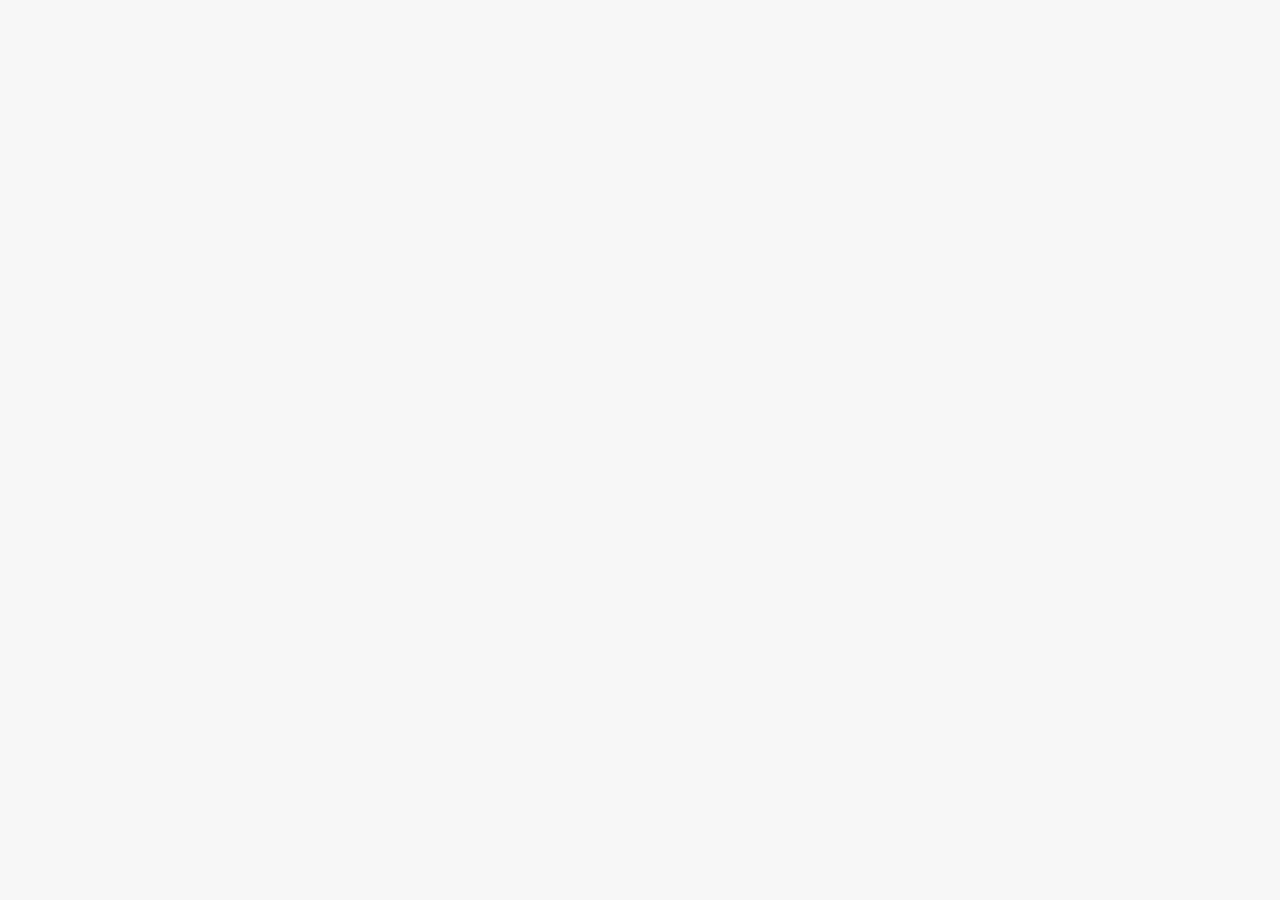
==== index.html @ 6d9366ef "Add files via upload" ====
<!DOCTYPE html>
<html lang="en">
<head>
<meta charset="UTF-8" />
<meta name="viewport" content="width=device-width, initial-scale=1.0" />
<title>Elevate Post Builder</title>
<link rel="preconnect" href="https://fonts.googleapis.com" />
<link rel="preconnect" href="https://fonts.gstatic.com" crossorigin />
<link href="https://fonts.googleapis.com/css2?family=Montserrat:wght@400;500;600;700;800&family=Poppins:wght@300;400;500;600;700&display=swap" rel="stylesheet" />
<link rel="stylesheet" href="ds/colors_and_type.css" />
<style>
*{box-sizing:border-box;margin:0;padding:0}
html{scroll-behavior:smooth}
body{background:var(--erg-paper);font-family:var(--font-body);color:var(--erg-ink);-webkit-font-smoothing:antialiased}
a{color:var(--erg-blue)}a:hover{color:var(--erg-aqua-deep)}
img{max-width:100%;display:block}
button{font:inherit;color:inherit;background:none;border:none;cursor:pointer}
.app{min-height:100vh;display:flex;flex-direction:column}

/* ---------- shared bits ---------- */
.eyebrow{font-family:var(--font-display);font-weight:600;font-size:11px;letter-spacing:var(--tracking-brand);text-transform:uppercase;color:var(--erg-aqua-deep);display:block}
.btn{font-family:var(--font-display);font-weight:700;font-size:13px;letter-spacing:.04em;text-transform:uppercase;padding:13px 22px;border-radius:var(--r-md);transition:all var(--dur) var(--ease);display:inline-flex;align-items:center;justify-content:center;gap:8px;text-align:center}
.btn--aqua{background:var(--erg-aqua);color:var(--erg-blue)}
.btn--aqua:hover{background:var(--erg-aqua-soft);box-shadow:0 8px 24px rgba(0,251,240,.3)}
.btn--aqua:active{transform:scale(.98)}
.btn--ghost{background:transparent;color:var(--erg-blue);border:1.5px solid var(--erg-line-strong)}
.btn--ghost:hover{border-color:var(--erg-blue);background:var(--erg-white)}
.btn--sm{padding:9px 15px;font-size:11.5px}
.sec-title{font-family:var(--font-display);font-weight:800;text-transform:uppercase;font-size:clamp(22px,3vw,32px);letter-spacing:.005em;color:var(--erg-blue);margin-bottom:28px}
.hint{font-size:12px;line-height:1.5;color:var(--erg-muted);margin-top:8px}

/* ---------- nav ---------- */
.nav{position:sticky;top:0;z-index:50;display:flex;align-items:center;justify-content:space-between;gap:16px;padding:14px clamp(16px,4vw,40px);background:var(--erg-blue);border-bottom:2px solid var(--erg-aqua)}
.nav__brand{display:flex;align-items:center;gap:14px;min-width:0}
.nav__brand img{height:19px;width:auto;opacity:.96}
.nav__tool{font-family:var(--font-display);font-weight:600;font-size:11px;letter-spacing:var(--tracking-brand);text-transform:uppercase;color:var(--erg-aqua);padding-left:14px;border-left:1px solid rgba(255,255,255,.2);white-space:nowrap}
.nav__links{display:flex;align-items:center;gap:6px}
.nav__links>button{font-family:var(--font-display);font-weight:600;font-size:12px;letter-spacing:.06em;text-transform:uppercase;color:rgba(255,255,255,.7);padding:9px 13px;border-radius:var(--r-md);transition:color var(--dur) var(--ease),background var(--dur) var(--ease)}
.nav__links>button:hover{color:#fff;background:rgba(255,255,255,.08)}
.nav__links>button.is-on{color:var(--erg-aqua)}
.nav__me{padding:0!important;width:34px;height:34px;border-radius:var(--r-pill);overflow:hidden;margin-left:8px;box-shadow:0 0 0 2px var(--erg-aqua)}
.nav__me img{width:100%;height:100%;object-fit:cover}

/* ---------- landing ---------- */
.landing{flex:1}
.hero{background:var(--erg-blue);background-image:radial-gradient(90% 120% at 12% -10%,var(--erg-blue-700) 0%,var(--erg-blue) 55%);color:#fff;padding:clamp(56px,9vw,104px) clamp(20px,6vw,72px) clamp(64px,10vw,112px)}
.hero .eyebrow{color:var(--erg-aqua)}
.hero h1{font-family:var(--font-display);font-weight:800;text-transform:uppercase;font-size:clamp(34px,6.4vw,74px);line-height:1.02;letter-spacing:.005em;color:#fff;margin:18px 0 0;max-width:15ch}
.hero h1 em{font-style:normal;color:var(--erg-aqua)}
.hero .lead{max-width:62ch;margin-top:22px;font-size:clamp(15px,1.5vw,18px);line-height:1.65;color:rgba(255,255,255,.76)}
.hero__cta{display:flex;flex-wrap:wrap;gap:12px;margin-top:34px}
.hero .btn--ghost{color:#fff;border-color:rgba(255,255,255,.3)}
.hero .btn--ghost:hover{border-color:var(--erg-aqua);background:rgba(255,255,255,.06);color:#fff}

.steps{display:grid;grid-template-columns:repeat(auto-fit,minmax(min(260px,100%),1fr));gap:1px;background:var(--erg-line);border-bottom:1px solid var(--erg-line)}
.step{background:var(--erg-white);padding:clamp(26px,3.6vw,42px)}
.step__n{font-family:var(--font-display);font-weight:800;font-size:12px;letter-spacing:.14em;color:var(--erg-aqua-deep)}
.step h3{font-family:var(--font-display);font-weight:700;text-transform:uppercase;font-size:15px;letter-spacing:.02em;color:var(--erg-blue);margin:14px 0 8px}
.step p{font-size:14px;line-height:1.6;color:var(--erg-slate);margin:0}

.cats{padding:clamp(44px,7vw,88px) clamp(20px,6vw,72px)}
.cats__grid{display:grid;grid-template-columns:repeat(auto-fit,minmax(min(280px,100%),1fr));gap:20px}
.catcard{text-align:left;background:var(--erg-white);border:1px solid var(--erg-line);border-radius:var(--r-lg);padding:28px;box-shadow:var(--shadow-xs);transition:transform var(--dur) var(--ease),box-shadow var(--dur) var(--ease),border-color var(--dur) var(--ease);display:flex;flex-direction:column;gap:8px}
.catcard:hover{transform:translateY(-4px);box-shadow:var(--shadow-md);border-color:var(--erg-aqua)}
.catcard__n{font-family:var(--font-display);font-weight:600;font-size:10.5px;letter-spacing:.14em;text-transform:uppercase;color:var(--erg-aqua-deep)}
.catcard h3{font-family:var(--font-display);font-weight:800;text-transform:uppercase;font-size:19px;letter-spacing:.005em;color:var(--erg-blue)}
.catcard p{font-size:14px;line-height:1.6;color:var(--erg-slate);margin:0;flex:1}
.catcard__go{display:inline-flex;align-items:center;gap:6px;font-family:var(--font-display);font-weight:700;font-size:11.5px;letter-spacing:.08em;text-transform:uppercase;color:var(--erg-blue);margin-top:10px}

.foot{background:var(--erg-blue);color:rgba(255,255,255,.62);padding:32px clamp(20px,6vw,72px);display:flex;flex-wrap:wrap;align-items:center;justify-content:space-between;gap:16px;font-size:12.5px}
.foot__erg{height:17px;width:auto}
.foot span{display:inline-flex;align-items:center;gap:8px;font-family:var(--font-display);font-weight:600;font-size:10.5px;letter-spacing:.14em;text-transform:uppercase}
.foot__real{height:11px;width:auto;display:inline-block}

/* ---------- page shell ---------- */
.page{flex:1;padding:clamp(28px,5vw,56px) clamp(20px,6vw,72px) 80px;max-width:1280px;width:100%;margin:0 auto}
.page--narrow{max-width:820px}
.page__head{display:flex;flex-wrap:wrap;align-items:flex-end;justify-content:space-between;gap:20px;margin-bottom:32px}
.page__title{font-family:var(--font-display);font-weight:800;text-transform:uppercase;font-size:clamp(26px,4vw,40px);letter-spacing:.005em;color:var(--erg-blue);margin-top:10px}
.page__sub{color:var(--erg-slate);font-size:15px;line-height:1.6;margin:12px 0 28px;max-width:60ch}
.chips{display:flex;flex-wrap:wrap;gap:8px}
.chip{font-family:var(--font-display);font-weight:600;font-size:11.5px;letter-spacing:.06em;text-transform:uppercase;padding:9px 15px;border-radius:var(--r-pill);border:1px solid var(--erg-line-strong);color:var(--erg-slate);background:var(--erg-white);transition:all var(--dur) var(--ease)}
.chip:hover{border-color:var(--erg-blue);color:var(--erg-blue)}
.chip.is-on{background:var(--erg-blue);border-color:var(--erg-blue);color:#fff}

/* ---------- template grid ---------- */
.tpl-grid{display:grid;grid-template-columns:repeat(auto-fill,minmax(min(280px,100%),1fr));gap:22px}
.tpl{background:var(--erg-white);border:1px solid var(--erg-line);border-radius:var(--r-lg);overflow:hidden;box-shadow:var(--shadow-xs);transition:transform var(--dur) var(--ease),box-shadow var(--dur) var(--ease);display:flex;flex-direction:column}
.tpl:hover{transform:translateY(-4px);box-shadow:var(--shadow-md)}
.mini{aspect-ratio:4/5;background:var(--erg-blue);background-image:radial-gradient(100% 80% at 20% 0%,var(--erg-blue-700) 0%,var(--erg-blue) 60%);padding:24px;display:flex;flex-direction:column;justify-content:flex-end;gap:12px}
.mini__rule{width:34px;height:3px;background:var(--erg-aqua);border-radius:2px}
.mini__head{font-family:var(--font-display);font-weight:800;text-transform:uppercase;font-size:17px;line-height:1.12;letter-spacing:.005em;color:#fff;white-space:pre-line}
.tpl__body{padding:20px;display:flex;flex-direction:column;gap:7px;flex:1}
.tpl__cat{font-family:var(--font-display);font-weight:600;font-size:10px;letter-spacing:.14em;text-transform:uppercase;color:var(--erg-aqua-deep)}
.tpl__body h3{font-family:var(--font-display);font-weight:700;text-transform:uppercase;font-size:16px;letter-spacing:.01em;color:var(--erg-blue)}
.tpl__body p{font-size:13.5px;line-height:1.55;color:var(--erg-slate);margin:0;flex:1}
.tpl__foot{display:flex;align-items:center;justify-content:space-between;gap:12px;margin-top:12px;padding-top:14px;border-top:1px solid var(--erg-line)}
.tpl__meta{font-family:var(--font-display);font-weight:600;font-size:11px;letter-spacing:.08em;text-transform:uppercase;color:var(--erg-muted)}

/* ---------- profile ---------- */
.profile{display:grid;grid-template-columns:minmax(0,180px) minmax(0,1fr);gap:32px;background:var(--erg-white);border:1px solid var(--erg-line);border-radius:var(--r-lg);padding:28px;margin-bottom:24px;box-shadow:var(--shadow-xs)}
.profile__face{display:flex;flex-direction:column;gap:12px;align-items:center}
.profile__face img{width:140px;height:140px;object-fit:cover;border-radius:var(--r-pill);box-shadow:0 0 0 3px var(--erg-aqua)}
.profile__fields{display:grid;grid-template-columns:repeat(auto-fit,minmax(min(220px,100%),1fr));gap:16px;align-content:start}
.field{display:flex;flex-direction:column;gap:6px}
.field__label{font-family:var(--font-display);font-weight:600;font-size:10.5px;letter-spacing:.12em;text-transform:uppercase;color:var(--erg-slate)}
.field input,.field textarea{font-family:var(--font-body);font-size:14px;color:var(--erg-ink);background:var(--erg-paper);border:1px solid var(--erg-line-strong);border-radius:var(--r-md);padding:10px 12px;width:100%;line-height:1.5;resize:vertical}
.field input:focus,.field textarea:focus{outline:none;border-color:var(--erg-aqua-deep);box-shadow:var(--glow-aqua)}
.check{grid-column:1/-1;display:flex;align-items:center;gap:10px;font-size:13.5px;color:var(--erg-slate)}
.check input{width:17px;height:17px;accent-color:var(--erg-aqua-deep)}

/* ---------- builder ---------- */
.builder{flex:1;display:grid;grid-template-columns:minmax(0,380px) minmax(0,1fr);align-items:start;gap:0}
.editor{background:var(--erg-white);border-right:1px solid var(--erg-line);padding:24px clamp(18px,2vw,26px) 60px;min-height:calc(100vh - 62px);display:flex;flex-direction:column;gap:22px}
.back{display:inline-flex;align-items:center;gap:6px;font-family:var(--font-display);font-weight:600;font-size:11px;letter-spacing:.1em;text-transform:uppercase;color:var(--erg-slate);align-self:flex-start}
.back:hover{color:var(--erg-blue)}
.editor__title{font-family:var(--font-display);font-weight:800;text-transform:uppercase;font-size:22px;letter-spacing:.005em;color:var(--erg-blue);margin-top:-14px}
.block{display:flex;flex-direction:column;gap:10px;padding-bottom:20px;border-bottom:1px solid var(--erg-line)}
.block--export{border-bottom:none;gap:10px}
.block__label{font-family:var(--font-display);font-weight:700;font-size:11px;letter-spacing:.14em;text-transform:uppercase;color:var(--erg-blue)}
.block .hint{margin-top:0}
.seg{display:flex;gap:4px;background:var(--erg-mist);padding:4px;border-radius:var(--r-md)}
.seg__b{flex:1;font-family:var(--font-display);font-weight:600;font-size:11px;letter-spacing:.05em;text-transform:uppercase;padding:9px 6px;border-radius:6px;color:var(--erg-slate);transition:all var(--dur) var(--ease)}
.seg__b:hover{color:var(--erg-blue)}
.seg__b.is-on{background:var(--erg-blue);color:#fff}
.thumbs{display:flex;flex-direction:column;gap:5px}
.thumb{display:flex;align-items:center;gap:11px;text-align:left;padding:9px 11px;border-radius:var(--r-md);border:1px solid transparent;transition:all var(--dur) var(--ease)}
.thumb:hover{background:var(--erg-paper)}
.thumb.is-on{background:var(--erg-paper);border-color:var(--erg-aqua)}
.thumb__n{font-family:var(--font-display);font-weight:700;font-size:10.5px;color:var(--erg-white);background:var(--erg-blue);width:21px;height:21px;border-radius:var(--r-pill);display:flex;align-items:center;justify-content:center;flex:none}
.thumb.is-on .thumb__n{background:var(--erg-aqua-deep)}
.thumb__t{font-size:12.5px;color:var(--erg-slate);line-height:1.35;overflow:hidden;display:-webkit-box;-webkit-line-clamp:1;-webkit-box-orient:vertical}
.caption-box{font-size:13px;line-height:1.55;color:var(--erg-slate);background:var(--erg-paper);border:1px solid var(--erg-line);border-radius:var(--r-md);padding:12px;margin:0;white-space:pre-line;cursor:text}
.caption-tags{font-size:12.5px;line-height:1.5;color:var(--erg-aqua-deep);margin:0}
/* export sheet */
.sheet{position:fixed;inset:0;z-index:100;background:rgba(3,3,40,.62);backdrop-filter:blur(3px);display:flex;align-items:center;justify-content:center;padding:24px}
.sheet__box{background:var(--erg-white);border-radius:var(--r-lg);box-shadow:var(--shadow-lg);width:min(880px,100%);max-height:86vh;overflow:auto;padding:26px}
.sheet__head{display:flex;align-items:flex-start;justify-content:space-between;gap:16px}
.sheet__title{font-family:var(--font-display);font-weight:800;text-transform:uppercase;font-size:20px;letter-spacing:.005em;color:var(--erg-blue);margin-top:8px}
.sheet__x{font-size:17px;color:var(--erg-slate);padding:4px 8px}
.sheet__x:hover{color:var(--erg-blue)}
.sheet__note{font-size:13.5px;line-height:1.6;color:var(--erg-slate);margin:14px 0 20px;max-width:64ch}
.sheet__grid{display:grid;grid-template-columns:repeat(auto-fill,minmax(150px,1fr));gap:14px}
.shot{margin:0;border:1px solid var(--erg-line);border-radius:var(--r-md);overflow:hidden;background:var(--erg-paper)}
.shot img{width:100%;height:auto;display:block}
.shot figcaption{display:flex;align-items:center;justify-content:space-between;padding:8px 11px;font-family:var(--font-display);font-weight:700;font-size:11px;letter-spacing:.08em;text-transform:uppercase;color:var(--erg-muted)}
.shot figcaption a{color:var(--erg-aqua-deep);text-decoration:none}
.shot figcaption a:hover{color:var(--erg-blue)}
.busy{font-family:var(--font-display);font-weight:600;font-size:11.5px;letter-spacing:.06em;text-transform:uppercase;color:var(--erg-aqua-deep);margin:0}
.alts{display:flex;flex-direction:column;gap:6px}
.alt{text-align:left;font-size:12.5px;line-height:1.4;color:var(--erg-slate);background:var(--erg-paper);border:1px solid var(--erg-line);border-radius:var(--r-md);padding:9px 11px;transition:all var(--dur) var(--ease)}
.alt:hover{border-color:var(--erg-blue);color:var(--erg-blue)}
.alt.is-on{border-color:var(--erg-aqua-deep);background:var(--erg-aqua-tint);color:var(--erg-blue);font-weight:500}

.preview{padding:clamp(24px,4vw,48px) clamp(16px,4vw,48px) 72px;display:flex;justify-content:center;background:var(--erg-mist);min-height:calc(100vh - 62px)}
.phone{width:min(400px,100%);align-self:flex-start;background:#fff;border:1px solid #DBDBDB;border-radius:8px;overflow:hidden;box-shadow:var(--shadow-sm);position:sticky;top:86px;font-family:-apple-system,BlinkMacSystemFont,'Segoe UI',Roboto,Helvetica,Arial,sans-serif}
.phone__bar{display:flex;align-items:center;justify-content:space-between;padding:9px 13px;background:#fff}
.phone__who{display:flex;align-items:center;gap:11px}
.phone__face{width:33px;height:33px;border-radius:var(--r-pill);object-fit:cover;border:1px solid #DBDBDB}
.phone__handle{font-size:13.5px;font-weight:600;color:#262626;display:block;line-height:1.25}
.phone__loc{font-size:11.5px;color:#262626;display:block;line-height:1.25}
.phone__dots{color:#262626;letter-spacing:1px;font-size:15px}
.phone__stage{position:relative;width:100%;aspect-ratio:var(--ratio);overflow:hidden;background:#000}
.rail{display:flex;width:100%;height:100%;transition:transform var(--dur) var(--ease)}
.rail__cell{flex:0 0 100%;height:100%}
.arrow{position:absolute;top:50%;transform:translateY(-50%);z-index:8;width:26px;height:26px;border-radius:var(--r-pill);background:rgba(255,255,255,.9);color:#262626;font-size:17px;line-height:1;display:flex;align-items:center;justify-content:center;padding-bottom:2px;transition:background var(--dur) var(--ease)}
.arrow:hover{background:#fff}
.arrow--l{left:9px}.arrow--r{right:9px}
.phone__foot{background:#fff;padding:9px 13px 14px}
.phone__acts{display:flex;align-items:center;justify-content:space-between;position:relative}
.phone__acts-l{display:flex;align-items:center;gap:14px}
.ico{color:#262626}
.phone__pips{display:flex;align-items:center;justify-content:center;gap:4px;position:absolute;left:0;right:0;margin:0 auto;pointer-events:auto;width:fit-content}
.pip{width:6px;height:6px;border-radius:var(--r-pill);background:#C7C7C7;transition:background var(--dur) var(--ease);padding:0}
.pip.is-on{background:#0095F6}
.phone__cap{font-size:13.5px;line-height:1.4;color:#262626;margin:11px 0 0;display:-webkit-box;-webkit-line-clamp:2;-webkit-box-orient:vertical;overflow:hidden}
.phone__cap b{font-weight:600;margin-right:5px}

/* ---------- story preview ---------- */
.story{position:relative;width:min(320px,100%);align-self:flex-start;background:#000;border-radius:10px;overflow:hidden;box-shadow:var(--shadow-lg);position:sticky;top:86px;font-family:-apple-system,BlinkMacSystemFont,'Segoe UI',Roboto,Helvetica,Arial,sans-serif}
.story__stage{position:relative;width:100%;aspect-ratio:var(--ratio);overflow:hidden;background:#000}
.story__bars{position:absolute;top:8px;left:8px;right:8px;z-index:9;display:flex;gap:3px}
.sbar{flex:1;height:2.5px;border-radius:2px;background:rgba(255,255,255,.35);padding:0;transition:background var(--dur) var(--ease)}
.sbar.is-done,.sbar.is-on{background:#fff}
.story__top{position:absolute;top:20px;left:10px;right:10px;z-index:9;display:flex;align-items:center;gap:9px}
.story__face{width:28px;height:28px;border-radius:var(--r-pill);object-fit:cover;border:1px solid rgba(255,255,255,.5)}
.story__handle{font-size:13px;font-weight:600;color:#fff;text-shadow:0 1px 4px rgba(0,0,0,.4)}
.story__x{margin-left:auto;color:#fff;font-size:15px;text-shadow:0 1px 4px rgba(0,0,0,.4)}
.story__bottom{position:absolute;bottom:10px;left:10px;right:10px;z-index:9;display:flex;align-items:center;gap:12px}
.story__reply{flex:1;font-size:13px;color:rgba(255,255,255,.9);border:1px solid rgba(255,255,255,.55);border-radius:var(--r-pill);padding:9px 15px}
.story__bottom .ico{color:#fff;width:22px;height:22px;flex:none}
/* scrims so the white story chrome reads over any colourway */
.story::before,.story::after{content:"";position:absolute;left:0;right:0;z-index:8;pointer-events:none}
.story::before{top:0;height:28%;background:linear-gradient(to bottom,rgba(0,0,0,.6) 0%,rgba(0,0,0,.26) 50%,transparent 100%)}
.story::after{bottom:0;height:24%;background:linear-gradient(to top,rgba(0,0,0,.6) 0%,rgba(0,0,0,.24) 55%,transparent 100%)}
/* light colourways: flip the chrome instead of fighting it with a scrim */
.story.is-light::before{background:linear-gradient(to bottom,rgba(255,255,255,.62) 0%,rgba(255,255,255,.28) 50%,transparent 100%)}
.story.is-light::after{background:linear-gradient(to top,rgba(255,255,255,.62) 0%,rgba(255,255,255,.26) 55%,transparent 100%)}
.story.is-light .story__handle,.story.is-light .story__x,.story.is-light .story__bottom .ico{color:#1D1D1D;text-shadow:none}
.story.is-light .story__face{border-color:rgba(0,0,0,.28)}
.story.is-light .sbar{background:rgba(0,0,0,.28)}
.story.is-light .sbar.is-done,.story.is-light .sbar.is-on{background:#1D1D1D}
.story.is-light .story__reply{color:#1D1D1D;border-color:rgba(0,0,0,.5)}
.story .arrow{z-index:10}
/* keep slide copy clear of the story chrome */
.story .slide__body--top{padding-top:15cqw}
.story .slide__body--bottom{padding-bottom:19cqw}
.story .lockup{top:15cqw}

/* ---------- the slide itself ---------- */
.slide{position:relative;width:100%;height:100%;overflow:hidden;container-type:inline-size;background:var(--s-bg,var(--erg-blue))}
.slide__solid{position:absolute;inset:0;background:var(--s-bg);background-image:radial-gradient(105% 80% at 16% 0%,color-mix(in srgb,var(--s-ink) 9%,var(--s-bg)) 0%,transparent 62%)}
.mslot{position:absolute;inset:0}
.mslot__fill{width:100%;height:100%;object-fit:cover;display:block}
.mslot__empty{position:absolute;inset:0;background:linear-gradient(165deg,color-mix(in srgb,var(--s-ink) 12%,var(--s-bg)) 0%,var(--s-bg) 100%);display:flex;align-items:center;justify-content:center;padding:6cqw}
.mslot__hint{display:flex;flex-direction:column;align-items:center;gap:2cqw;color:color-mix(in srgb,var(--s-ink) 46%,transparent);text-align:center;max-width:70%}
.mslot__hint span{font-family:var(--font-display);font-weight:600;font-size:3cqw;letter-spacing:.08em;text-transform:uppercase}
.mslot__hintsub{font-family:var(--font-body)!important;font-weight:400!important;font-size:2.8cqw!important;letter-spacing:0!important;text-transform:none!important;color:color-mix(in srgb,var(--s-ink) 32%,transparent)}
.mslot.is-drag .mslot__empty{outline:2px solid var(--erg-aqua);outline-offset:-2cqw}
.mslot.is-drag .mslot__hint{color:var(--erg-aqua)}
.mslot__badge{position:absolute;top:3cqw;left:3cqw;z-index:6;background:var(--erg-aqua);color:var(--erg-blue);font-family:var(--font-display);font-weight:700;font-size:2.4cqw;letter-spacing:.08em;text-transform:uppercase;padding:1.4cqw 2.6cqw;border-radius:var(--r-pill);opacity:0;transition:opacity var(--dur) var(--ease);pointer-events:none}
.slide:hover .mslot__badge{opacity:1}

.slide__scrim{position:absolute;inset:0;z-index:1;pointer-events:none}
.slide__scrim[data-pos="bottom"]{background:linear-gradient(to top,color-mix(in srgb,var(--s-scrim) 88%,transparent) 0%,color-mix(in srgb,var(--s-scrim) 44%,transparent) 42%,transparent 72%)}
.slide__scrim[data-pos="top"]{background:linear-gradient(to bottom,color-mix(in srgb,var(--s-scrim) 88%,transparent) 0%,color-mix(in srgb,var(--s-scrim) 44%,transparent) 44%,transparent 74%)}
.slide__scrim[data-pos="center"]{background:color-mix(in srgb,var(--s-scrim) 70%,transparent)}

.slide__body{position:absolute;z-index:3;left:0;right:0;padding:7cqw;display:flex;flex-direction:column;gap:3cqw;align-items:flex-start}
.slide__body--bottom{bottom:0}
.slide__body--top{top:0}
.slide__body--center{top:50%;transform:translateY(-50%)}
.slide__rule{width:8cqw;height:.6cqw;background:var(--s-accent);border-radius:2px;flex:none}
.slide__head{font-family:var(--font-display);font-weight:800;text-transform:uppercase;font-size:7cqw;line-height:1.06;letter-spacing:.005em;color:var(--s-ink);text-wrap:balance}
.slide__head em{font-style:normal;color:var(--s-accent)}
.slide__sub{font-family:var(--font-body);font-size:3.4cqw;line-height:1.55;color:var(--s-ink);opacity:.82;max-width:88%;margin:0}
.slide__list{list-style:none;display:flex;flex-direction:column;gap:2.2cqw;font-family:var(--font-body);font-weight:500;font-size:3.8cqw;color:var(--s-ink);margin:.6cqw 0 0}
.slide__list li{position:relative;padding-left:5.4cqw;line-height:1.3}
.slide__list li::before{content:"";position:absolute;left:0;top:.52em;width:1.9cqw;height:1.9cqw;border-radius:2px;background:var(--s-accent)}
.slide__count{position:absolute;top:4cqw;right:4cqw;z-index:4;background:rgba(1,1,16,.6);color:var(--erg-aqua);font-family:var(--font-display);font-weight:700;font-size:2.8cqw;letter-spacing:.08em;padding:1.3cqw 2.8cqw;border-radius:var(--r-pill)}
.slide.is-light .slide__count{background:rgba(3,3,40,.09);color:var(--erg-blue)}

.cta{display:flex;align-items:center;gap:3.4cqw;margin-top:2cqw;padding-top:4cqw;border-top:1px solid color-mix(in srgb,var(--s-ink) 22%,transparent);width:100%}
.cta__face{width:14cqw;height:14cqw;border-radius:var(--r-pill);object-fit:cover;flex:none;box-shadow:0 0 0 .5cqw var(--s-accent)}
.cta__lines{display:flex;flex-direction:column;gap:.7cqw;min-width:0}
.cta__name{font-family:var(--font-display);font-weight:800;text-transform:uppercase;font-size:4cqw;letter-spacing:.02em;color:var(--s-ink)}
.cta__meta{font-family:var(--font-body);font-size:2.9cqw;line-height:1.35;color:var(--s-ink);opacity:.7}
.lockup{position:absolute;z-index:4;top:6cqw;left:7cqw;right:7cqw;display:flex;flex-direction:column;gap:1.6cqw;align-items:flex-start}
.lockup__mark{height:4.4cqw;width:auto}
.lockup__broker{display:inline-flex;align-items:center;gap:1.4cqw;font-family:var(--font-display);font-weight:600;font-size:2.1cqw;letter-spacing:.14em;text-transform:uppercase;color:var(--s-ink);opacity:.55}

@media (max-width:900px){
  .builder{grid-template-columns:1fr}
  .editor{border-right:none;border-bottom:1px solid var(--erg-line);min-height:0;order:2}
  .preview{order:1;min-height:0;padding-bottom:32px}
  .phone{position:static}
  .profile{grid-template-columns:1fr}
}
@media (prefers-reduced-motion:reduce){.rail{transition:none}*{scroll-behavior:auto}}
</style>
</head>
<body>
<div id="root"></div>

<template id="__bundler_thumbnail">
  <svg viewBox="0 0 100 100" xmlns="http://www.w3.org/2000/svg">
    <rect width="100" height="100" fill="#030328"/>
    <rect x="30" y="30" width="40" height="3" rx="1.5" fill="#00FBF0"/>
    <text x="50" y="64" font-family="Montserrat, Arial, sans-serif" font-weight="800" font-size="30" fill="#FFFFFF" text-anchor="middle">ERG</text>
  </svg>
</template>

<script src="https://unpkg.com/react@18.3.1/umd/react.development.js" integrity="sha384-hD6/rw4ppMLGNu3tX5cjIb+uRZ7UkRJ6BPkLpg4hAu/6onKUg4lLsHAs9EBPT82L" crossorigin="anonymous"></script>
<script src="https://unpkg.com/react-dom@18.3.1/umd/react-dom.development.js" integrity="sha384-u6aeetuaXnQ38mYT8rp6sbXaQe3NL9t+IBXmnYxwkUI2Hw4bsp2Wvmx4yRQF1uAm" crossorigin="anonymous"></script>
<script src="https://unpkg.com/@babel/standalone@7.29.0/babel.min.js" integrity="sha384-m08KidiNqLdpJqLq95G/LEi8Qvjl/xUYll3QILypMoQ65QorJ9Lvtp2RXYGBFj1y" crossorigin="anonymous"></script>
<script src="templates.js"></script>
<script type="text/babel" src="builder-core.jsx"></script>
<script type="text/babel" src="builder-app.jsx"></script>
</body>
</html>
---- ds/colors_and_type.css ----
/* ============================================================
   ELEVATE REALTY GROUP — Core Design Tokens
   Colors + Typography (base + semantic)
   ------------------------------------------------------------
   Brand: Elevate Realty Group (Edmonton & Calgary, AB)
   Operating under Real Broker.
   Palette + type per official brand guidelines.
   Tagline: "Modern Moves. Real Results"
   ============================================================ */

/* ---- Webfonts -----------------------------------------------------------
   Headers: Montserrat (Bold / UPPERCASE). Impact display option: Anton /
   League Spartan. Body: Poppins (with Montserrat Regular as companion).
   Clean, modern, minimal — no script or decorative faces.
   Loaded from Google Fonts CDN; swap for local files if licensing requires.
-------------------------------------------------------------------------- */
@import url('https://fonts.googleapis.com/css2?family=Montserrat:wght@400;500;600;700;800&family=Poppins:wght@300;400;500;600;700&family=Anton&family=League+Spartan:wght@600;700;800&display=swap');

:root {
  /* ---------- BRAND PALETTE (official) ---------- */
  --erg-blue:     #030328;  /* PRIMARY — "Elevate Blue" */
  --erg-charcoal: #1D1D1D;  /* Charcoal */
  --erg-white:    #FFFFFF;  /* White */
  --erg-aqua:     #00FBF0;  /* ACCENT — "Accent Aqua" */

  /* ---------- BLUE FAMILY (derived support shades) ---------- */
  --erg-blue-ink:  #010110;  /* deepest — scrims / overlays */
  --erg-blue-900:  #030328;  /* = primary */
  --erg-blue-800:  #0A0A3A;  /* raised surface on dark */
  --erg-blue-700:  #15154E;  /* hover on dark */
  --erg-blue-600:  #232366;  /* borders on dark */

  /* ---------- AQUA SUPPORT (derived) ---------- */
  --erg-aqua-soft: #6BFCF5;  /* lighter aqua */
  --erg-aqua-deep: #048A84;  /* accessible aqua for text/icons on white */
  --erg-aqua-tint: #DEFEFC;  /* pale aqua wash (badges/fills on light) */

  /* ---------- NEUTRALS (cool / clean) ---------- */
  --erg-paper:       #F5F6F8;  /* light page background */
  --erg-mist:        #ECEEF2;  /* alt section background */
  --erg-line:        #E4E6EC;  /* hairline borders */
  --erg-line-strong: #D0D3DC;  /* stronger dividers */
  --erg-ink:         #1D1D1D;  /* primary text on light (Charcoal) */
  --erg-slate:       #565A66;  /* secondary text */
  --erg-muted:       #8C909C;  /* tertiary / captions */

  /* ---------- SEMANTIC ---------- */
  --erg-success:     #1FA37A;
  --erg-warning:     #C28A1E;
  --erg-danger:      #D5462E;
  --erg-info:        #2E5AAC;

  /* ---------- SEMANTIC ROLES ---------- */
  --bg:              var(--erg-paper);
  --surface:         var(--erg-white);
  --surface-alt:     var(--erg-mist);
  --border:          var(--erg-line);
  --text:            var(--erg-ink);
  --text-secondary:  var(--erg-slate);
  --text-muted:      var(--erg-muted);
  --accent:          var(--erg-aqua);
  --primary:         var(--erg-blue);
  --on-primary:      #FFFFFF;
  --link:            var(--erg-blue);

  /* ---------- LEGACY ALIASES ----------
     Older component CSS/JSX references --erg-navy* and --erg-gold*; these
     remap them onto the official palette so the whole kit retunes at once.
     --erg-gold* now resolve to the Accent Aqua family. */
  --erg-navy:        var(--erg-blue);
  --erg-navy-ink:    var(--erg-blue-ink);
  --erg-navy-700:    var(--erg-blue-800);
  --erg-navy-600:    var(--erg-blue-700);
  --erg-slate-blue:  var(--erg-blue);
  --erg-gold:        var(--erg-aqua);
  --erg-gold-soft:   var(--erg-aqua-soft);
  --erg-gold-tint:   var(--erg-aqua-tint);

  /* ---------- TYPE FAMILIES ---------- */
  --font-display: 'Montserrat', 'Helvetica Neue', Arial, sans-serif; /* headers — bold/uppercase */
  --font-body:    'Poppins', 'Helvetica Neue', Arial, sans-serif;    /* body + UI */
  --font-impact:  'Anton', 'League Spartan', 'Montserrat', sans-serif;/* oversized display option */

  /* ---------- TYPE SCALE (1.250 major-third on a 16px base) ---------- */
  --fs-display: 4.209rem;  /* 67px — hero */
  --fs-h1:      3.157rem;  /* 51px */
  --fs-h2:      2.369rem;  /* 38px */
  --fs-h3:      1.777rem;  /* 28px */
  --fs-h4:      1.333rem;  /* 21px */
  --fs-lead:    1.25rem;   /* 20px intro paragraphs */
  --fs-body:    1rem;      /* 16px */
  --fs-sm:      0.875rem;  /* 14px */
  --fs-xs:      0.75rem;   /* 12px labels */

  /* ---------- WEIGHTS ---------- */
  --fw-light:   300;
  --fw-regular: 400;
  --fw-medium:  500;
  --fw-semi:    600;
  --fw-bold:    700;
  --fw-black:   800;

  /* ---------- TRACKING ---------- */
  --tracking-brand: 0.28em;   /* ELEVATE-style lockups, eyebrows */
  --tracking-wide:  0.08em;
  --tracking-tight: -0.01em;

  /* ---------- RADII ---------- */
  --r-xs: 2px;  --r-sm: 4px;  --r-md: 8px;
  --r-lg: 14px; --r-xl: 22px; --r-pill: 999px;

  /* ---------- SPACING (4px base) ---------- */
  --sp-1: 4px;  --sp-2: 8px;  --sp-3: 12px; --sp-4: 16px;
  --sp-5: 24px; --sp-6: 32px; --sp-7: 48px; --sp-8: 64px;
  --sp-9: 96px; --sp-10: 128px;

  /* ---------- ELEVATION ---------- */
  --shadow-xs: 0 1px 2px rgba(3,3,40,.06);
  --shadow-sm: 0 2px 8px rgba(3,3,40,.07);
  --shadow-md: 0 8px 24px rgba(3,3,40,.10);
  --shadow-lg: 0 20px 48px rgba(3,3,40,.18);
  --shadow-blue: 0 18px 40px rgba(3,3,40,.34);
  --shadow-navy: 0 18px 40px rgba(3,3,40,.34); /* legacy alias */
  --glow-aqua: 0 0 0 3px rgba(0,251,240,.28);

  /* ---------- MOTION ---------- */
  --ease: cubic-bezier(.4, 0, .2, 1);
  --ease-out: cubic-bezier(.16, 1, .3, 1);
  --dur-fast: 140ms;
  --dur: 240ms;
  --dur-slow: 420ms;
}

/* ============================================================
   SEMANTIC TYPOGRAPHY
   ============================================================ */
.erg-eyebrow {
  font-family: var(--font-display);
  font-weight: var(--fw-semi);
  font-size: var(--fs-xs);
  letter-spacing: var(--tracking-brand);
  text-transform: uppercase;
  color: var(--erg-blue);
}

h1, .h1, h2, .h2, h3, .h3, h4, .h4 {
  font-family: var(--font-display);
  color: var(--text);
  line-height: 1.08;
  letter-spacing: var(--tracking-tight);
  margin: 0;
}
.display {
  font-family: var(--font-display);
  font-weight: var(--fw-bold);
  font-size: var(--fs-display);
  line-height: 1.02;
  letter-spacing: -0.02em;
  color: var(--text);
  text-transform: uppercase;
}
.impact {
  font-family: var(--font-impact);
  font-weight: 400;
  text-transform: uppercase;
  letter-spacing: 0.005em;
  line-height: 0.95;
}
h1, .h1 { font-size: var(--fs-h1); font-weight: var(--fw-bold); }
h2, .h2 { font-size: var(--fs-h2); font-weight: var(--fw-bold); }
h3, .h3 { font-size: var(--fs-h3); font-weight: var(--fw-semi); line-height: 1.18; }
h4, .h4 { font-size: var(--fs-h4); font-weight: var(--fw-semi); line-height: 1.25; }

.lead {
  font-family: var(--font-body);
  font-size: var(--fs-lead);
  line-height: 1.6;
  color: var(--text-secondary);
  font-weight: var(--fw-regular);
}

body, p, .body {
  font-family: var(--font-body);
  font-size: var(--fs-body);
  line-height: 1.65;
  color: var(--text);
  font-weight: var(--fw-regular);
}
p { margin: 0 0 1em; text-wrap: pretty; }

small, .small { font-size: var(--fs-sm); line-height: 1.5; }
.caption {
  font-family: var(--font-body);
  font-size: var(--fs-xs);
  color: var(--text-muted);
  letter-spacing: var(--tracking-wide);
}

.label {
  font-family: var(--font-display);
  font-weight: var(--fw-semi);
  font-size: var(--fs-xs);
  letter-spacing: var(--tracking-wide);
  text-transform: uppercase;
  color: var(--text-secondary);
}

a { color: var(--link); text-decoration: none; }
a:hover { color: var(--erg-aqua-deep); }

/* Price / numeral treatment used across listings */
.numeral {
  font-family: var(--font-display);
  font-weight: var(--fw-semi);
  font-variant-numeric: tabular-nums;
  letter-spacing: var(--tracking-tight);
}
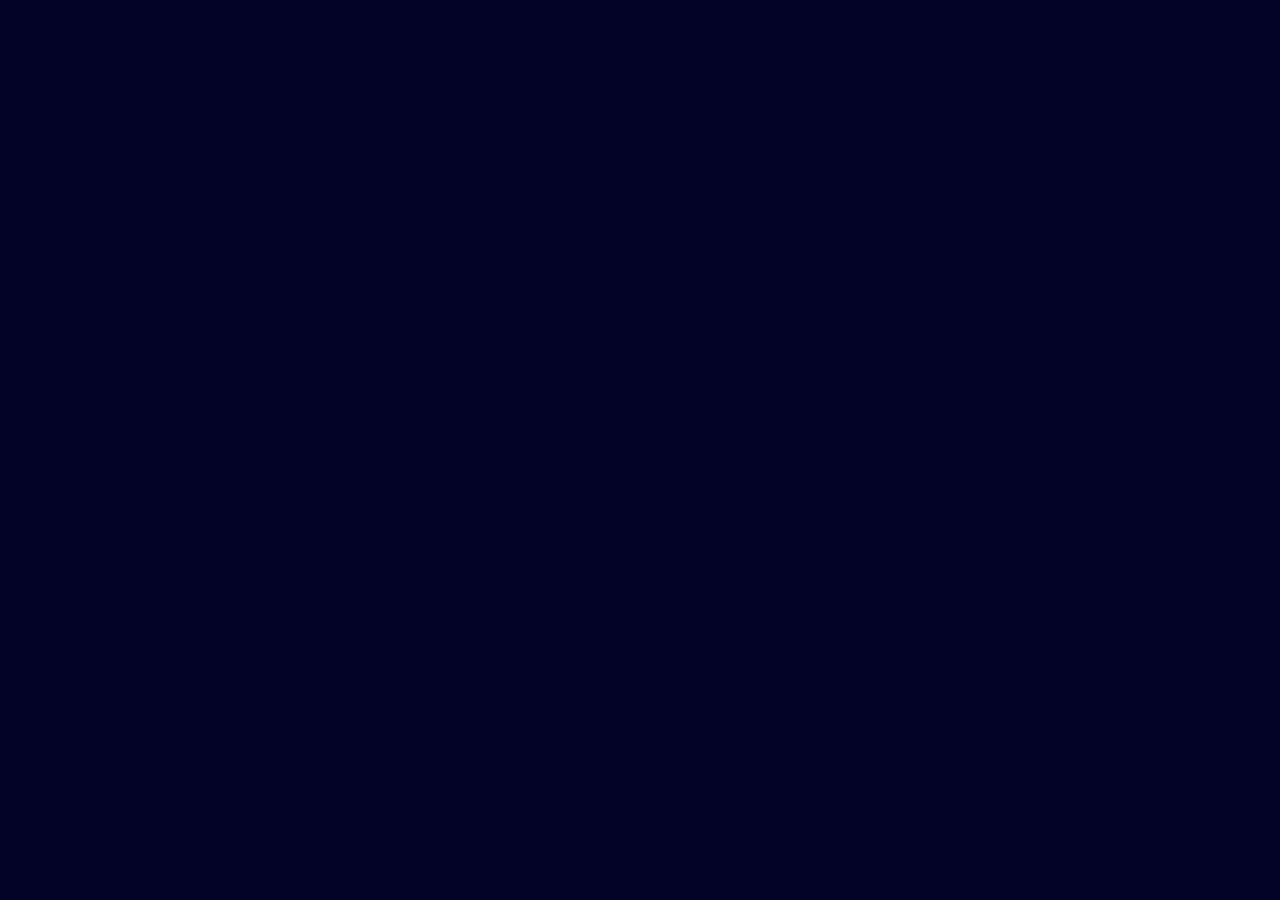
==== commit 0b061350: "Add files via upload" ====
--- a/index.html
+++ b/index.html
@@ -3,7 +3,7 @@
 <head>
 <meta charset="UTF-8" />
 <meta name="viewport" content="width=device-width, initial-scale=1.0" />
-<title>Elevate Post Builder</title>
+<title>Elevate Studio</title>
 <link rel="preconnect" href="https://fonts.googleapis.com" />
 <link rel="preconnect" href="https://fonts.gstatic.com" crossorigin />
 <link href="https://fonts.googleapis.com/css2?family=Montserrat:wght@400;500;600;700;800&family=Poppins:wght@300;400;500;600;700&display=swap" rel="stylesheet" />
@@ -11,7 +11,7 @@
 <style>
 *{box-sizing:border-box;margin:0;padding:0}
 html{scroll-behavior:smooth}
-body{background:var(--erg-paper);font-family:var(--font-body);color:var(--erg-ink);-webkit-font-smoothing:antialiased}
+body{background:var(--erg-blue);font-family:var(--font-body);color:var(--erg-ink);-webkit-font-smoothing:antialiased}
 a{color:var(--erg-blue)}a:hover{color:var(--erg-aqua-deep)}
 img{max-width:100%;display:block}
 button{font:inherit;color:inherit;background:none;border:none;cursor:pointer}
@@ -35,7 +35,7 @@
 .nav__brand img{height:19px;width:auto;opacity:.96}
 .nav__tool{font-family:var(--font-display);font-weight:600;font-size:11px;letter-spacing:var(--tracking-brand);text-transform:uppercase;color:var(--erg-aqua);padding-left:14px;border-left:1px solid rgba(255,255,255,.2);white-space:nowrap}
 .nav__links{display:flex;align-items:center;gap:6px}
-.nav__links>button{font-family:var(--font-display);font-weight:600;font-size:12px;letter-spacing:.06em;text-transform:uppercase;color:rgba(255,255,255,.7);padding:9px 13px;border-radius:var(--r-md);transition:color var(--dur) var(--ease),background var(--dur) var(--ease)}
+.nav__links>button{font-family:var(--font-display);font-weight:600;font-size:12px;letter-spacing:.06em;text-transform:uppercase;white-space:nowrap;color:rgba(255,255,255,.7);padding:9px 13px;border-radius:var(--r-md);transition:color var(--dur) var(--ease),background var(--dur) var(--ease)}
 .nav__links>button:hover{color:#fff;background:rgba(255,255,255,.08)}
 .nav__links>button.is-on{color:var(--erg-aqua)}
 .nav__me{padding:0!important;width:34px;height:34px;border-radius:var(--r-pill);overflow:hidden;margin-left:8px;box-shadow:0 0 0 2px var(--erg-aqua)}
@@ -45,7 +45,8 @@
 .landing{flex:1}
 .hero{background:var(--erg-blue);background-image:radial-gradient(90% 120% at 12% -10%,var(--erg-blue-700) 0%,var(--erg-blue) 55%);color:#fff;padding:clamp(56px,9vw,104px) clamp(20px,6vw,72px) clamp(64px,10vw,112px)}
 .hero .eyebrow{color:var(--erg-aqua)}
-.hero h1{font-family:var(--font-display);font-weight:800;text-transform:uppercase;font-size:clamp(34px,6.4vw,74px);line-height:1.02;letter-spacing:.005em;color:#fff;margin:18px 0 0;max-width:15ch}
+.hero h1{font-family:var(--font-display);font-weight:800;text-transform:uppercase;font-size:clamp(24px,6.6vw,74px);line-height:1.02;letter-spacing:.005em;color:#fff;margin:18px 0 0;max-width:100%}
+.hero h1 .ln{display:block;white-space:nowrap}
 .hero h1 em{font-style:normal;color:var(--erg-aqua)}
 .hero .lead{max-width:62ch;margin-top:22px;font-size:clamp(15px,1.5vw,18px);line-height:1.65;color:rgba(255,255,255,.76)}
 .hero__cta{display:flex;flex-wrap:wrap;gap:12px;margin-top:34px}
@@ -59,7 +60,9 @@
 .step p{font-size:14px;line-height:1.6;color:var(--erg-slate);margin:0}
 
 .cats{padding:clamp(44px,7vw,88px) clamp(20px,6vw,72px)}
-.cats__grid{display:grid;grid-template-columns:repeat(auto-fit,minmax(min(280px,100%),1fr));gap:20px}
+.cats__grid{display:grid;grid-template-columns:repeat(4,minmax(0,1fr));gap:20px}
+@media (max-width:1180px){.cats__grid{grid-template-columns:repeat(2,minmax(0,1fr))}}
+@media (max-width:640px){.cats__grid{grid-template-columns:1fr}}
 .catcard{text-align:left;background:var(--erg-white);border:1px solid var(--erg-line);border-radius:var(--r-lg);padding:28px;box-shadow:var(--shadow-xs);transition:transform var(--dur) var(--ease),box-shadow var(--dur) var(--ease),border-color var(--dur) var(--ease);display:flex;flex-direction:column;gap:8px}
 .catcard:hover{transform:translateY(-4px);box-shadow:var(--shadow-md);border-color:var(--erg-aqua)}
 .catcard__n{font-family:var(--font-display);font-weight:600;font-size:10.5px;letter-spacing:.14em;text-transform:uppercase;color:var(--erg-aqua-deep)}
@@ -107,10 +110,22 @@
 .field input,.field textarea{font-family:var(--font-body);font-size:14px;color:var(--erg-ink);background:var(--erg-paper);border:1px solid var(--erg-line-strong);border-radius:var(--r-md);padding:10px 12px;width:100%;line-height:1.5;resize:vertical}
 .field input:focus,.field textarea:focus{outline:none;border-color:var(--erg-aqua-deep);box-shadow:var(--glow-aqua)}
 .check{grid-column:1/-1;display:flex;align-items:center;gap:10px;font-size:13.5px;color:var(--erg-slate)}
+.fmt{display:flex;align-items:center;gap:6px;flex-wrap:wrap;margin-bottom:-2px}
+.fmt__b{display:inline-flex;align-items:center;gap:6px;font-family:var(--font-display);font-weight:600;font-size:11px;letter-spacing:.04em;color:var(--erg-slate);background:var(--erg-mist);border:1px solid var(--erg-line);border-radius:var(--r-md);padding:6px 10px;transition:all var(--dur) var(--ease)}
+.fmt__b:hover{border-color:var(--erg-aqua-deep);color:var(--erg-blue);background:var(--erg-aqua-tint)}
+.fmt__b i{font-style:italic;font-weight:700}
+.fmt__b u{text-underline-offset:2px}
+.fmt__dot{width:9px;height:9px;border-radius:2px;background:var(--erg-aqua-deep);display:inline-block}
+.fmt__tip{font-size:11px;color:var(--erg-muted)}
+.swatches{display:flex;gap:5px;width:100%;margin-top:2px}
+.swatch{width:20px;height:20px;border-radius:5px;border:1px solid var(--erg-line-strong);padding:0;transition:transform var(--dur) var(--ease),box-shadow var(--dur) var(--ease)}
+.swatch:hover{transform:scale(1.12);box-shadow:var(--shadow-xs)}
+.swatch.is-on{box-shadow:0 0 0 2px var(--erg-white),0 0 0 3.5px var(--erg-aqua-deep)}
+.swatches--row{margin:0 0 4px}
 .check input{width:17px;height:17px;accent-color:var(--erg-aqua-deep)}
 
 /* ---------- builder ---------- */
-.builder{flex:1;display:grid;grid-template-columns:minmax(0,380px) minmax(0,1fr);align-items:start;gap:0}
+.builder{flex:1;display:grid;grid-template-columns:minmax(0,380px) minmax(0,1fr);align-items:stretch;gap:0}
 .editor{background:var(--erg-white);border-right:1px solid var(--erg-line);padding:24px clamp(18px,2vw,26px) 60px;min-height:calc(100vh - 62px);display:flex;flex-direction:column;gap:22px}
 .back{display:inline-flex;align-items:center;gap:6px;font-family:var(--font-display);font-weight:600;font-size:11px;letter-spacing:.1em;text-transform:uppercase;color:var(--erg-slate);align-self:flex-start}
 .back:hover{color:var(--erg-blue)}
@@ -152,7 +167,7 @@
 .alt:hover{border-color:var(--erg-blue);color:var(--erg-blue)}
 .alt.is-on{border-color:var(--erg-aqua-deep);background:var(--erg-aqua-tint);color:var(--erg-blue);font-weight:500}
 
-.preview{padding:clamp(24px,4vw,48px) clamp(16px,4vw,48px) 72px;display:flex;justify-content:center;background:var(--erg-mist);min-height:calc(100vh - 62px)}
+.preview{padding:clamp(24px,4vw,48px) clamp(16px,4vw,48px) 72px;display:flex;justify-content:center;align-items:flex-start;background:var(--erg-blue);background-image:radial-gradient(52% 44% at 102% 30%,rgba(0,251,240,.07) 0%,rgba(0,251,240,.028) 54%,transparent 82%),radial-gradient(95% 75% at 110% 26%,rgba(0,251,240,.03) 0%,transparent 74%),radial-gradient(120% 90% at 85% 118%,var(--erg-blue-700) 0%,transparent 62%);min-height:calc(100vh - 62px)}
 .phone{width:min(400px,100%);align-self:flex-start;background:#fff;border:1px solid #DBDBDB;border-radius:8px;overflow:hidden;box-shadow:var(--shadow-sm);position:sticky;top:86px;font-family:-apple-system,BlinkMacSystemFont,'Segoe UI',Roboto,Helvetica,Arial,sans-serif}
 .phone__bar{display:flex;align-items:center;justify-content:space-between;padding:9px 13px;background:#fff}
 .phone__who{display:flex;align-items:center;gap:11px}
@@ -204,7 +219,9 @@
 .story .arrow{z-index:10}
 /* keep slide copy clear of the story chrome */
 .story .slide__body--top{padding-top:15cqw}
+.story .slide--lock .slide__body--top{padding-top:23cqw}
 .story .slide__body--bottom{padding-bottom:19cqw}
+.story .slide--cta .slide__body--bottom{padding-bottom:30cqw}
 .story .lockup{top:15cqw}
 
 /* ---------- the slide itself ---------- */
@@ -212,10 +229,10 @@
 .slide__solid{position:absolute;inset:0;background:var(--s-bg);background-image:radial-gradient(105% 80% at 16% 0%,color-mix(in srgb,var(--s-ink) 9%,var(--s-bg)) 0%,transparent 62%)}
 .mslot{position:absolute;inset:0}
 .mslot__fill{width:100%;height:100%;object-fit:cover;display:block}
-.mslot__empty{position:absolute;inset:0;background:linear-gradient(165deg,color-mix(in srgb,var(--s-ink) 12%,var(--s-bg)) 0%,var(--s-bg) 100%);display:flex;align-items:center;justify-content:center;padding:6cqw}
-.mslot__hint{display:flex;flex-direction:column;align-items:center;gap:2cqw;color:color-mix(in srgb,var(--s-ink) 46%,transparent);text-align:center;max-width:70%}
+.mslot__empty{position:absolute;inset:0;background:linear-gradient(165deg,var(--erg-blue-800) 0%,var(--erg-blue-ink) 100%);display:flex;align-items:center;justify-content:center;padding:6cqw}
+.mslot__hint{display:flex;flex-direction:column;align-items:center;gap:2cqw;color:rgba(255,255,255,.46);text-align:center;max-width:70%}
 .mslot__hint span{font-family:var(--font-display);font-weight:600;font-size:3cqw;letter-spacing:.08em;text-transform:uppercase}
-.mslot__hintsub{font-family:var(--font-body)!important;font-weight:400!important;font-size:2.8cqw!important;letter-spacing:0!important;text-transform:none!important;color:color-mix(in srgb,var(--s-ink) 32%,transparent)}
+.mslot__hintsub{font-family:var(--font-body)!important;font-weight:400!important;font-size:2.8cqw!important;letter-spacing:0!important;text-transform:none!important;color:rgba(255,255,255,.34)}
 .mslot.is-drag .mslot__empty{outline:2px solid var(--erg-aqua);outline-offset:-2cqw}
 .mslot.is-drag .mslot__hint{color:var(--erg-aqua)}
 .mslot__badge{position:absolute;top:3cqw;left:3cqw;z-index:6;background:var(--erg-aqua);color:var(--erg-blue);font-family:var(--font-display);font-weight:700;font-size:2.4cqw;letter-spacing:.08em;text-transform:uppercase;padding:1.4cqw 2.6cqw;border-radius:var(--r-pill);opacity:0;transition:opacity var(--dur) var(--ease);pointer-events:none}
@@ -229,15 +246,21 @@
 .slide__body{position:absolute;z-index:3;left:0;right:0;padding:7cqw;display:flex;flex-direction:column;gap:3cqw;align-items:flex-start}
 .slide__body--bottom{bottom:0}
 .slide__body--top{top:0}
+.slide--lock .slide__body--top{padding-top:16cqw}
+.slide--cta .slide__body--bottom,.slide--cta .slide__body--center{padding-bottom:18cqw}
+.slide--cta.slide--lock .slide__body--center{padding-top:14cqw}
 .slide__body--center{top:50%;transform:translateY(-50%)}
 .slide__rule{width:8cqw;height:.6cqw;background:var(--s-accent);border-radius:2px;flex:none}
 .slide__head{font-family:var(--font-display);font-weight:800;text-transform:uppercase;font-size:7cqw;line-height:1.06;letter-spacing:.005em;color:var(--s-ink);text-wrap:balance}
-.slide__head em{font-style:normal;color:var(--s-accent)}
+.slide__head em,.slide__sub em,.slide__list em{font-style:normal;color:var(--s-accent)}
+.slide__head i,.slide__sub i,.slide__list i{font-style:italic}
+.slide__head u,.slide__sub u,.slide__list u{text-decoration:underline;text-decoration-thickness:.09em;text-underline-offset:.16em;text-decoration-color:currentColor}
+.slide__head em i,.slide__head i em,.slide__sub em i,.slide__sub i em,.slide__list em i,.slide__list i em{font-style:italic;color:var(--s-accent)}
 .slide__sub{font-family:var(--font-body);font-size:3.4cqw;line-height:1.55;color:var(--s-ink);opacity:.82;max-width:88%;margin:0}
 .slide__list{list-style:none;display:flex;flex-direction:column;gap:2.2cqw;font-family:var(--font-body);font-weight:500;font-size:3.8cqw;color:var(--s-ink);margin:.6cqw 0 0}
 .slide__list li{position:relative;padding-left:5.4cqw;line-height:1.3}
 .slide__list li::before{content:"";position:absolute;left:0;top:.52em;width:1.9cqw;height:1.9cqw;border-radius:2px;background:var(--s-accent)}
-.slide__count{position:absolute;top:4cqw;right:4cqw;z-index:4;background:rgba(1,1,16,.6);color:var(--erg-aqua);font-family:var(--font-display);font-weight:700;font-size:2.8cqw;letter-spacing:.08em;padding:1.3cqw 2.8cqw;border-radius:var(--r-pill)}
+.slide__count{position:absolute;top:6cqw;right:5cqw;z-index:4;background:rgba(1,1,16,.6);color:var(--erg-aqua);font-family:var(--font-display);font-weight:700;font-size:2.8cqw;letter-spacing:.08em;padding:1.3cqw 2.8cqw;border-radius:var(--r-pill)}
 .slide.is-light .slide__count{background:rgba(3,3,40,.09);color:var(--erg-blue)}
 
 .cta{display:flex;align-items:center;gap:3.4cqw;margin-top:2cqw;padding-top:4cqw;border-top:1px solid color-mix(in srgb,var(--s-ink) 22%,transparent);width:100%}
@@ -247,11 +270,133 @@
 .cta__meta{font-family:var(--font-body);font-size:2.9cqw;line-height:1.35;color:var(--s-ink);opacity:.7}
 .lockup{position:absolute;z-index:4;top:6cqw;left:7cqw;right:7cqw;display:flex;flex-direction:column;gap:1.6cqw;align-items:flex-start}
 .lockup__mark{height:4.4cqw;width:auto}
-.lockup__broker{display:inline-flex;align-items:center;gap:1.4cqw;font-family:var(--font-display);font-weight:600;font-size:2.1cqw;letter-spacing:.14em;text-transform:uppercase;color:var(--s-ink);opacity:.55}
+.lockup__broker{display:none}
+.slide--media .lockup{filter:drop-shadow(0 .2cqw .8cqw rgba(1,1,16,.6))}
+.brokerline{position:absolute;z-index:4;left:50%;transform:translateX(-50%);bottom:5cqw;display:flex;align-items:center;justify-content:center;border-radius:var(--r-md)}
+.slide--media .brokerline{filter:drop-shadow(0 .2cqw .8cqw rgba(1,1,16,.6))}
+.brokerline img{height:7.4cqw;width:auto;display:block}
+.story .brokerline{bottom:16cqw}
+.lockup__broker img{height:2.4cqw;width:auto;display:block}
+
+/* ---------- editor: compact toolbar ---------- */
+.tools{display:flex;flex-direction:column;gap:9px;padding-bottom:18px;border-bottom:1px solid rgba(255,255,255,.1)}
+.tools__row{display:flex;gap:6px}
+.tools__row .btn{flex:1;padding:9px 4px;font-size:10.5px;letter-spacing:.02em;white-space:nowrap}
+.tools__row .btn--icon{flex:none;width:36px;padding:0;height:36px}
+.slidebar{display:flex;flex-wrap:wrap;gap:6px}
+.chip--slide{width:32px;height:32px;padding:0;display:flex;align-items:center;justify-content:center;font-size:12px;border-radius:8px;flex:none}
+.editor .chip--slide{background:rgba(255,255,255,.06);border-color:rgba(255,255,255,.14);color:rgba(255,255,255,.7)}
+.editor .chip--slide:hover{border-color:var(--erg-aqua);color:#fff}
+.editor .chip--slide.is-on{background:var(--erg-aqua);border-color:var(--erg-aqua);color:var(--erg-blue)}
+.pair{display:grid;grid-template-columns:1fr 1fr;gap:10px}
+.drop{border-bottom:1px solid rgba(255,255,255,.1);padding-bottom:18px}
+.drop>summary{cursor:pointer;list-style:none;font-family:var(--font-display);font-weight:700;font-size:11px;letter-spacing:.14em;text-transform:uppercase;color:var(--erg-aqua);display:flex;align-items:center;justify-content:space-between;gap:8px}
+.drop>summary::-webkit-details-marker{display:none}
+.drop>summary::after{content:"+";font-family:var(--font-body);font-size:15px;line-height:1;color:rgba(255,255,255,.5)}
+.drop[open]>summary::after{content:"–"}
+.drop>*+*{margin-top:12px}
+.editor .block{gap:12px}
+/* ---------- copy alignment ---------- */
+.slide__body[data-align="center"]{align-items:center;text-align:center}
+.slide__body[data-align="right"]{align-items:flex-end;text-align:right}
+.slide__body[data-align="center"] .slide__sub,.slide__body[data-align="right"] .slide__sub{max-width:100%}
+.slide__body[data-align="center"] .slide__list li{padding-left:0}
+.slide__body[data-align="center"] .slide__list li::before{display:none}
+.slide__body[data-align="right"] .slide__list li{padding-left:0;padding-right:5.4cqw}
+.slide__body[data-align="right"] .slide__list li::before{left:auto;right:0}
+.slide__body[data-align="center"] .cta{justify-content:center}
+.slide__body[data-align="right"] .cta{flex-direction:row-reverse;text-align:right}
+
+/* ---------- dark landing ---------- */
+.landing{background:var(--erg-blue)}
+.steps{background:rgba(255,255,255,.1);border-top:1px solid rgba(255,255,255,.12);border-bottom-color:rgba(255,255,255,.12)}
+.step{background:var(--erg-blue)}
+.step__n{color:var(--erg-aqua)}
+.step h3{color:#fff}
+.step p{color:rgba(255,255,255,.68)}
+.cats{background:var(--erg-blue);background-image:radial-gradient(60% 45% at 85% 0%,rgba(0,251,240,.12) 0%,transparent 62%)}
+.cats .sec-title{color:#fff}
+.catcard{background:rgba(255,255,255,.05);border-color:rgba(255,255,255,.12);box-shadow:none}
+.catcard:hover{background:rgba(255,255,255,.07);border-color:var(--erg-aqua);box-shadow:0 14px 40px rgba(1,1,16,.5)}
+.catcard h3{color:#fff}
+.catcard p{color:rgba(255,255,255,.68)}
+.catcard__n{color:var(--erg-aqua)}
+.catcard__go{color:#fff}
+/* profile page on dark */
+.page--narrow.page--dark{max-width:none;padding-left:clamp(20px,6vw,72px);padding-right:clamp(20px,6vw,72px)}
+.page--narrow.page--dark>*{max-width:820px;margin-left:auto;margin-right:auto;width:100%}
+.page--dark .profile{background:rgba(255,255,255,.05);border-color:rgba(255,255,255,.12);box-shadow:none}
+.page--dark .field__label{color:rgba(255,255,255,.62)}
+.page--dark .field input,.page--dark .field textarea{background:rgba(255,255,255,.06);border-color:rgba(255,255,255,.14);color:#fff}
+.page--dark .field input:focus,.page--dark .field textarea:focus{border-color:var(--erg-aqua);box-shadow:0 0 0 3px rgba(0,251,240,.16)}
+.page--dark .check{color:rgba(255,255,255,.7)}
+.profile__save{display:flex;justify-content:center}
+.profile__save .btn{min-width:150px}
+.page--dark .hint{color:rgba(255,255,255,.52)}
+
+/* ---------- dark template gallery ---------- */
+.page--dark{background:var(--erg-blue);background-image:radial-gradient(70% 40% at 12% 0%,rgba(0,251,240,.13) 0%,transparent 58%),radial-gradient(60% 50% at 100% 100%,var(--erg-blue-700) 0%,transparent 62%);max-width:none;padding-left:clamp(20px,6vw,72px);padding-right:clamp(20px,6vw,72px)}
+.page--dark .page__inner{max-width:1280px;margin:0 auto}
+.page--dark .page__title{color:#fff}
+.page--dark .page__sub{color:rgba(255,255,255,.62)}
+.page--dark .eyebrow{color:var(--erg-aqua)}
+.page--dark .chip{background:rgba(255,255,255,.06);border-color:rgba(255,255,255,.16);color:rgba(255,255,255,.68)}
+.page--dark .chip:hover{border-color:var(--erg-aqua);color:#fff}
+.page--dark .chip.is-on{background:var(--erg-aqua);border-color:var(--erg-aqua);color:var(--erg-blue)}
+.page--dark .btn--ghost{color:#fff;border-color:rgba(255,255,255,.26)}
+.page--dark .btn--ghost:hover{border-color:var(--erg-aqua);background:rgba(255,255,255,.07);color:#fff}
+.page--dark .tpl{background:rgba(255,255,255,.05);border-color:rgba(255,255,255,.12);box-shadow:none}
+.page--dark .tpl:hover{border-color:var(--erg-aqua);box-shadow:0 14px 40px rgba(1,1,16,.45)}
+.page--dark .tpl__body h3{color:#fff}
+.page--dark .tpl__body p{color:rgba(255,255,255,.7)}
+.page--dark .tpl__cat{color:var(--erg-aqua)}
+.page--dark .tpl__foot{border-top-color:rgba(255,255,255,.12)}
+.page--dark .tpl__meta{color:rgba(255,255,255,.45)}
+/* photo thumbnails on the template cards */
+.mini{position:relative}
+.mini__img{position:absolute;inset:0;width:100%;height:100%;object-fit:cover;z-index:0}
+.mini--photo::after{content:"";position:absolute;inset:0;z-index:1;background:linear-gradient(to top,rgba(1,1,16,.9) 0%,rgba(1,1,16,.5) 45%,rgba(1,1,16,.12) 100%)}
+.mini--photo .mini__rule,.mini--photo .mini__head{position:relative;z-index:2}
+
+/* ---------- dark editor panel ---------- */
+.editor{background:var(--erg-blue);background-image:radial-gradient(80% 40% at 10% 0%,rgba(0,251,240,.14) 0%,transparent 60%),radial-gradient(70% 45% at 100% 100%,var(--erg-blue-700) 0%,transparent 65%);border-right-color:rgba(255,255,255,.1)}
+.editor .back{color:rgba(255,255,255,.6)}
+.editor .back:hover{color:var(--erg-aqua)}
+.editor .editor__title{color:#fff}
+.editor .eyebrow{color:var(--erg-aqua)}
+.editor .block{border-bottom-color:rgba(255,255,255,.1)}
+.editor .block__label{color:var(--erg-aqua)}
+.editor .hint{color:rgba(255,255,255,.52)}
+.editor .seg{background:rgba(255,255,255,.07)}
+.editor .seg__b{color:rgba(255,255,255,.62)}
+.editor .seg__b:hover{color:#fff}
+.editor .seg__b.is-on{background:var(--erg-aqua);color:var(--erg-blue)}
+.editor .thumb:hover{background:rgba(255,255,255,.06)}
+.editor .thumb.is-on{background:rgba(0,251,240,.1);border-color:var(--erg-aqua)}
+.editor .thumb__n{background:rgba(255,255,255,.15);color:#fff}
+.editor .thumb.is-on .thumb__n{background:var(--erg-aqua);color:var(--erg-blue)}
+.editor .thumb__t{color:rgba(255,255,255,.74)}
+.editor .caption-box{background:rgba(255,255,255,.05);border-color:rgba(255,255,255,.12);color:rgba(255,255,255,.78)}
+.editor .caption-tags{color:var(--erg-aqua)}
+.editor .alt{background:rgba(255,255,255,.05);border-color:rgba(255,255,255,.12);color:rgba(255,255,255,.7)}
+.editor .alt:hover{border-color:var(--erg-aqua);color:#fff}
+.editor .alt.is-on{background:rgba(0,251,240,.12);border-color:var(--erg-aqua);color:#fff;font-weight:500}
+.editor .field__label{color:rgba(255,255,255,.62)}
+.editor .field input,.editor .field textarea{background:rgba(255,255,255,.06);border-color:rgba(255,255,255,.14);color:#fff}
+.editor .field input::placeholder,.editor .field textarea::placeholder{color:rgba(255,255,255,.34)}
+.editor .field input:focus,.editor .field textarea:focus{border-color:var(--erg-aqua);box-shadow:0 0 0 3px rgba(0,251,240,.16)}
+.editor .fmt__b{background:rgba(255,255,255,.06);border-color:rgba(255,255,255,.14);color:rgba(255,255,255,.74)}
+.editor .fmt__b:hover{background:rgba(0,251,240,.12);border-color:var(--erg-aqua);color:#fff}
+.editor .fmt__tip{color:rgba(255,255,255,.45)}
+.editor .swatch{border-color:rgba(255,255,255,.24)}
+.editor .swatch.is-on{box-shadow:0 0 0 2px var(--erg-blue),0 0 0 3.5px var(--erg-aqua)}
+.editor .btn--ghost{color:#fff;border-color:rgba(255,255,255,.26)}
+.editor .btn--ghost:hover{border-color:var(--erg-aqua);background:rgba(255,255,255,.07);color:#fff}
+.editor .busy{color:var(--erg-aqua)}
 
 @media (max-width:900px){
   .builder{grid-template-columns:1fr}
-  .editor{border-right:none;border-bottom:1px solid var(--erg-line);min-height:0;order:2}
+  .editor{border-right:none;border-bottom:1px solid rgba(255,255,255,.1);min-height:0;order:2}
   .preview{order:1;min-height:0;padding-bottom:32px}
   .phone{position:static}
   .profile{grid-template-columns:1fr}
@@ -274,6 +419,7 @@
 <script src="https://unpkg.com/react-dom@18.3.1/umd/react-dom.development.js" integrity="sha384-u6aeetuaXnQ38mYT8rp6sbXaQe3NL9t+IBXmnYxwkUI2Hw4bsp2Wvmx4yRQF1uAm" crossorigin="anonymous"></script>
 <script src="https://unpkg.com/@babel/standalone@7.29.0/babel.min.js" integrity="sha384-m08KidiNqLdpJqLq95G/LEi8Qvjl/xUYll3QILypMoQ65QorJ9Lvtp2RXYGBFj1y" crossorigin="anonymous"></script>
 <script src="templates.js"></script>
+<script src="templates-2026-09.js"></script>
 <script type="text/babel" src="builder-core.jsx"></script>
 <script type="text/babel" src="builder-app.jsx"></script>
 </body>
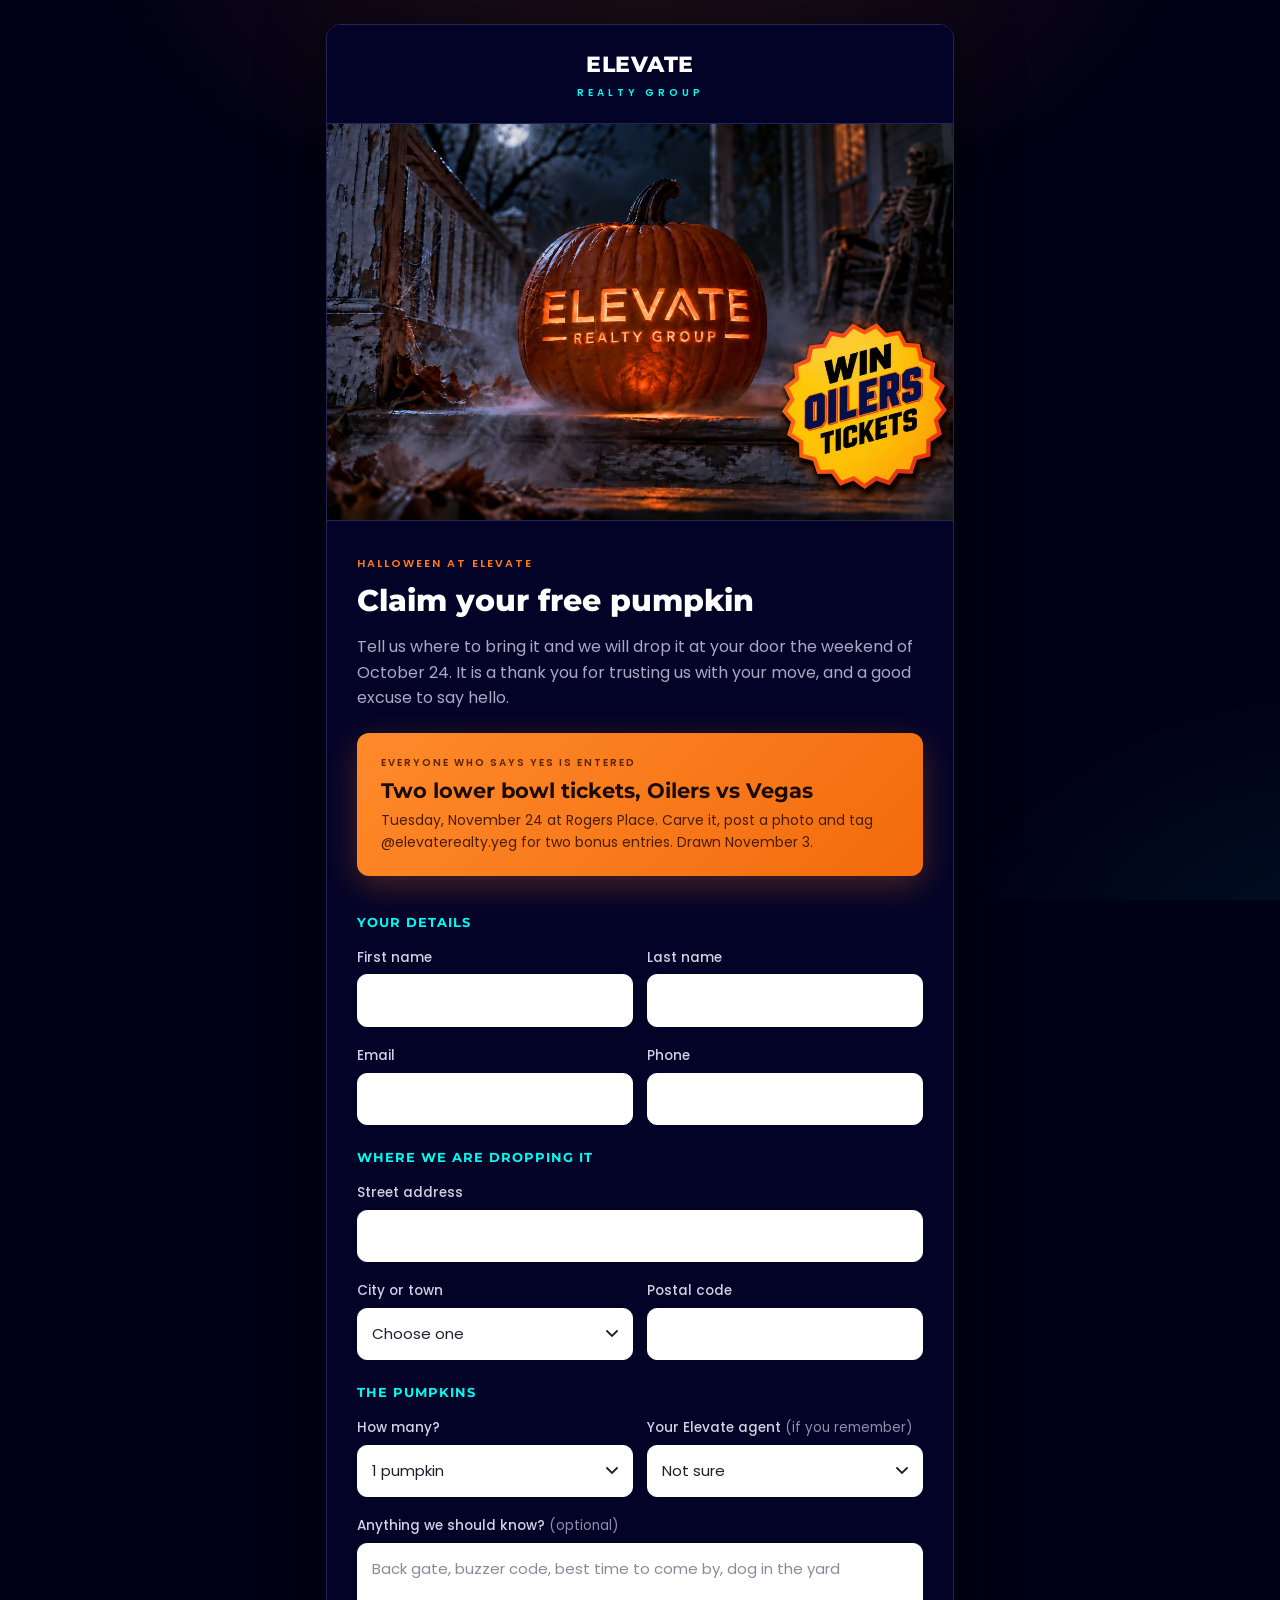
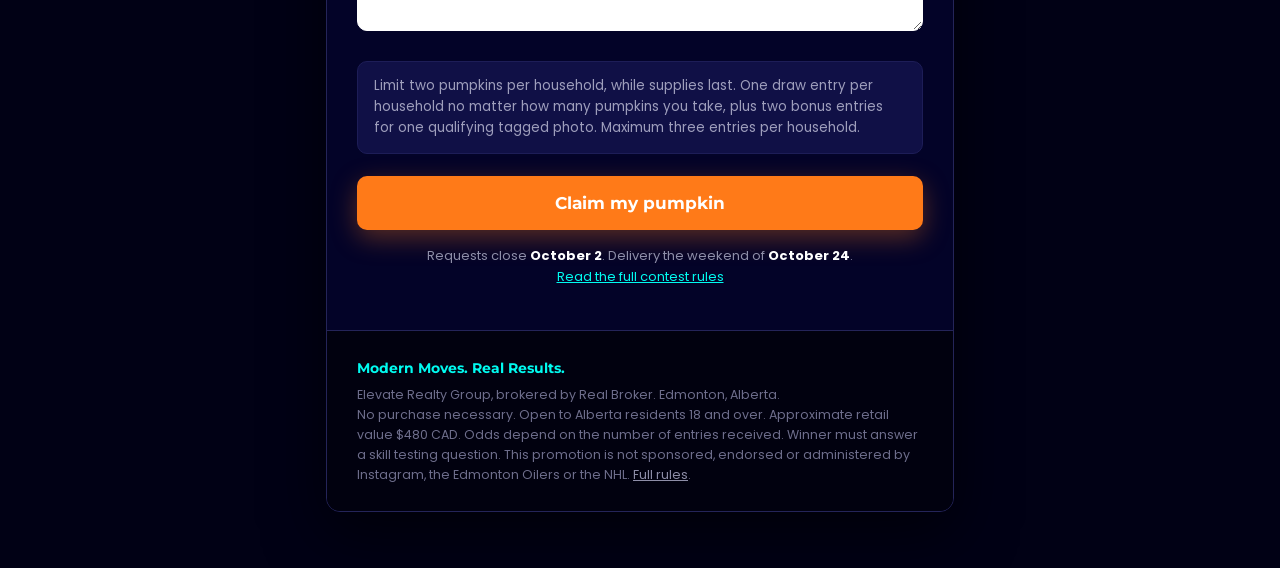
==== commit 0edce80c: "Add files via upload" ====
--- a/index.html
+++ b/index.html
@@ -1,426 +1,450 @@
 <!DOCTYPE html>
 <html lang="en">
 <head>
-<meta charset="UTF-8" />
-<meta name="viewport" content="width=device-width, initial-scale=1.0" />
-<title>Elevate Studio</title>
-<link rel="preconnect" href="https://fonts.googleapis.com" />
-<link rel="preconnect" href="https://fonts.gstatic.com" crossorigin />
-<link href="https://fonts.googleapis.com/css2?family=Montserrat:wght@400;500;600;700;800&family=Poppins:wght@300;400;500;600;700&display=swap" rel="stylesheet" />
-<link rel="stylesheet" href="ds/colors_and_type.css" />
+<meta charset="utf-8">
+<meta name="viewport" content="width=device-width, initial-scale=1, viewport-fit=cover">
+<meta name="color-scheme" content="dark">
+<meta name="theme-color" content="#010115">
+<title>Claim your pumpkin | Elevate Realty Group</title>
+<meta name="description" content="A free carving pumpkin delivered to your door, plus a chance to win two lower bowl Oilers tickets.">
+<link rel="preconnect" href="https://fonts.googleapis.com">
+<link rel="preconnect" href="https://fonts.gstatic.com" crossorigin>
+<link href="https://fonts.googleapis.com/css2?family=Montserrat:wght@600;700;800&family=Poppins:wght@400;500;600&display=swap" rel="stylesheet">
 <style>
-*{box-sizing:border-box;margin:0;padding:0}
-html{scroll-behavior:smooth}
-body{background:var(--erg-blue);font-family:var(--font-body);color:var(--erg-ink);-webkit-font-smoothing:antialiased}
-a{color:var(--erg-blue)}a:hover{color:var(--erg-aqua-deep)}
-img{max-width:100%;display:block}
-button{font:inherit;color:inherit;background:none;border:none;cursor:pointer}
-.app{min-height:100vh;display:flex;flex-direction:column}
-
-/* ---------- shared bits ---------- */
-.eyebrow{font-family:var(--font-display);font-weight:600;font-size:11px;letter-spacing:var(--tracking-brand);text-transform:uppercase;color:var(--erg-aqua-deep);display:block}
-.btn{font-family:var(--font-display);font-weight:700;font-size:13px;letter-spacing:.04em;text-transform:uppercase;padding:13px 22px;border-radius:var(--r-md);transition:all var(--dur) var(--ease);display:inline-flex;align-items:center;justify-content:center;gap:8px;text-align:center}
-.btn--aqua{background:var(--erg-aqua);color:var(--erg-blue)}
-.btn--aqua:hover{background:var(--erg-aqua-soft);box-shadow:0 8px 24px rgba(0,251,240,.3)}
-.btn--aqua:active{transform:scale(.98)}
-.btn--ghost{background:transparent;color:var(--erg-blue);border:1.5px solid var(--erg-line-strong)}
-.btn--ghost:hover{border-color:var(--erg-blue);background:var(--erg-white)}
-.btn--sm{padding:9px 15px;font-size:11.5px}
-.sec-title{font-family:var(--font-display);font-weight:800;text-transform:uppercase;font-size:clamp(22px,3vw,32px);letter-spacing:.005em;color:var(--erg-blue);margin-bottom:28px}
-.hint{font-size:12px;line-height:1.5;color:var(--erg-muted);margin-top:8px}
-
-/* ---------- nav ---------- */
-.nav{position:sticky;top:0;z-index:50;display:flex;align-items:center;justify-content:space-between;gap:16px;padding:14px clamp(16px,4vw,40px);background:var(--erg-blue);border-bottom:2px solid var(--erg-aqua)}
-.nav__brand{display:flex;align-items:center;gap:14px;min-width:0}
-.nav__brand img{height:19px;width:auto;opacity:.96}
-.nav__tool{font-family:var(--font-display);font-weight:600;font-size:11px;letter-spacing:var(--tracking-brand);text-transform:uppercase;color:var(--erg-aqua);padding-left:14px;border-left:1px solid rgba(255,255,255,.2);white-space:nowrap}
-.nav__links{display:flex;align-items:center;gap:6px}
-.nav__links>button{font-family:var(--font-display);font-weight:600;font-size:12px;letter-spacing:.06em;text-transform:uppercase;white-space:nowrap;color:rgba(255,255,255,.7);padding:9px 13px;border-radius:var(--r-md);transition:color var(--dur) var(--ease),background var(--dur) var(--ease)}
-.nav__links>button:hover{color:#fff;background:rgba(255,255,255,.08)}
-.nav__links>button.is-on{color:var(--erg-aqua)}
-.nav__me{padding:0!important;width:34px;height:34px;border-radius:var(--r-pill);overflow:hidden;margin-left:8px;box-shadow:0 0 0 2px var(--erg-aqua)}
-.nav__me img{width:100%;height:100%;object-fit:cover}
-
-/* ---------- landing ---------- */
-.landing{flex:1}
-.hero{background:var(--erg-blue);background-image:radial-gradient(90% 120% at 12% -10%,var(--erg-blue-700) 0%,var(--erg-blue) 55%);color:#fff;padding:clamp(56px,9vw,104px) clamp(20px,6vw,72px) clamp(64px,10vw,112px)}
-.hero .eyebrow{color:var(--erg-aqua)}
-.hero h1{font-family:var(--font-display);font-weight:800;text-transform:uppercase;font-size:clamp(24px,6.6vw,74px);line-height:1.02;letter-spacing:.005em;color:#fff;margin:18px 0 0;max-width:100%}
-.hero h1 .ln{display:block;white-space:nowrap}
-.hero h1 em{font-style:normal;color:var(--erg-aqua)}
-.hero .lead{max-width:62ch;margin-top:22px;font-size:clamp(15px,1.5vw,18px);line-height:1.65;color:rgba(255,255,255,.76)}
-.hero__cta{display:flex;flex-wrap:wrap;gap:12px;margin-top:34px}
-.hero .btn--ghost{color:#fff;border-color:rgba(255,255,255,.3)}
-.hero .btn--ghost:hover{border-color:var(--erg-aqua);background:rgba(255,255,255,.06);color:#fff}
-
-.steps{display:grid;grid-template-columns:repeat(auto-fit,minmax(min(260px,100%),1fr));gap:1px;background:var(--erg-line);border-bottom:1px solid var(--erg-line)}
-.step{background:var(--erg-white);padding:clamp(26px,3.6vw,42px)}
-.step__n{font-family:var(--font-display);font-weight:800;font-size:12px;letter-spacing:.14em;color:var(--erg-aqua-deep)}
-.step h3{font-family:var(--font-display);font-weight:700;text-transform:uppercase;font-size:15px;letter-spacing:.02em;color:var(--erg-blue);margin:14px 0 8px}
-.step p{font-size:14px;line-height:1.6;color:var(--erg-slate);margin:0}
-
-.cats{padding:clamp(44px,7vw,88px) clamp(20px,6vw,72px)}
-.cats__grid{display:grid;grid-template-columns:repeat(4,minmax(0,1fr));gap:20px}
-@media (max-width:1180px){.cats__grid{grid-template-columns:repeat(2,minmax(0,1fr))}}
-@media (max-width:640px){.cats__grid{grid-template-columns:1fr}}
-.catcard{text-align:left;background:var(--erg-white);border:1px solid var(--erg-line);border-radius:var(--r-lg);padding:28px;box-shadow:var(--shadow-xs);transition:transform var(--dur) var(--ease),box-shadow var(--dur) var(--ease),border-color var(--dur) var(--ease);display:flex;flex-direction:column;gap:8px}
-.catcard:hover{transform:translateY(-4px);box-shadow:var(--shadow-md);border-color:var(--erg-aqua)}
-.catcard__n{font-family:var(--font-display);font-weight:600;font-size:10.5px;letter-spacing:.14em;text-transform:uppercase;color:var(--erg-aqua-deep)}
-.catcard h3{font-family:var(--font-display);font-weight:800;text-transform:uppercase;font-size:19px;letter-spacing:.005em;color:var(--erg-blue)}
-.catcard p{font-size:14px;line-height:1.6;color:var(--erg-slate);margin:0;flex:1}
-.catcard__go{display:inline-flex;align-items:center;gap:6px;font-family:var(--font-display);font-weight:700;font-size:11.5px;letter-spacing:.08em;text-transform:uppercase;color:var(--erg-blue);margin-top:10px}
-
-.foot{background:var(--erg-blue);color:rgba(255,255,255,.62);padding:32px clamp(20px,6vw,72px);display:flex;flex-wrap:wrap;align-items:center;justify-content:space-between;gap:16px;font-size:12.5px}
-.foot__erg{height:17px;width:auto}
-.foot span{display:inline-flex;align-items:center;gap:8px;font-family:var(--font-display);font-weight:600;font-size:10.5px;letter-spacing:.14em;text-transform:uppercase}
-.foot__real{height:11px;width:auto;display:inline-block}
-
-/* ---------- page shell ---------- */
-.page{flex:1;padding:clamp(28px,5vw,56px) clamp(20px,6vw,72px) 80px;max-width:1280px;width:100%;margin:0 auto}
-.page--narrow{max-width:820px}
-.page__head{display:flex;flex-wrap:wrap;align-items:flex-end;justify-content:space-between;gap:20px;margin-bottom:32px}
-.page__title{font-family:var(--font-display);font-weight:800;text-transform:uppercase;font-size:clamp(26px,4vw,40px);letter-spacing:.005em;color:var(--erg-blue);margin-top:10px}
-.page__sub{color:var(--erg-slate);font-size:15px;line-height:1.6;margin:12px 0 28px;max-width:60ch}
-.chips{display:flex;flex-wrap:wrap;gap:8px}
-.chip{font-family:var(--font-display);font-weight:600;font-size:11.5px;letter-spacing:.06em;text-transform:uppercase;padding:9px 15px;border-radius:var(--r-pill);border:1px solid var(--erg-line-strong);color:var(--erg-slate);background:var(--erg-white);transition:all var(--dur) var(--ease)}
-.chip:hover{border-color:var(--erg-blue);color:var(--erg-blue)}
-.chip.is-on{background:var(--erg-blue);border-color:var(--erg-blue);color:#fff}
-
-/* ---------- template grid ---------- */
-.tpl-grid{display:grid;grid-template-columns:repeat(auto-fill,minmax(min(280px,100%),1fr));gap:22px}
-.tpl{background:var(--erg-white);border:1px solid var(--erg-line);border-radius:var(--r-lg);overflow:hidden;box-shadow:var(--shadow-xs);transition:transform var(--dur) var(--ease),box-shadow var(--dur) var(--ease);display:flex;flex-direction:column}
-.tpl:hover{transform:translateY(-4px);box-shadow:var(--shadow-md)}
-.mini{aspect-ratio:4/5;background:var(--erg-blue);background-image:radial-gradient(100% 80% at 20% 0%,var(--erg-blue-700) 0%,var(--erg-blue) 60%);padding:24px;display:flex;flex-direction:column;justify-content:flex-end;gap:12px}
-.mini__rule{width:34px;height:3px;background:var(--erg-aqua);border-radius:2px}
-.mini__head{font-family:var(--font-display);font-weight:800;text-transform:uppercase;font-size:17px;line-height:1.12;letter-spacing:.005em;color:#fff;white-space:pre-line}
-.tpl__body{padding:20px;display:flex;flex-direction:column;gap:7px;flex:1}
-.tpl__cat{font-family:var(--font-display);font-weight:600;font-size:10px;letter-spacing:.14em;text-transform:uppercase;color:var(--erg-aqua-deep)}
-.tpl__body h3{font-family:var(--font-display);font-weight:700;text-transform:uppercase;font-size:16px;letter-spacing:.01em;color:var(--erg-blue)}
-.tpl__body p{font-size:13.5px;line-height:1.55;color:var(--erg-slate);margin:0;flex:1}
-.tpl__foot{display:flex;align-items:center;justify-content:space-between;gap:12px;margin-top:12px;padding-top:14px;border-top:1px solid var(--erg-line)}
-.tpl__meta{font-family:var(--font-display);font-weight:600;font-size:11px;letter-spacing:.08em;text-transform:uppercase;color:var(--erg-muted)}
-
-/* ---------- profile ---------- */
-.profile{display:grid;grid-template-columns:minmax(0,180px) minmax(0,1fr);gap:32px;background:var(--erg-white);border:1px solid var(--erg-line);border-radius:var(--r-lg);padding:28px;margin-bottom:24px;box-shadow:var(--shadow-xs)}
-.profile__face{display:flex;flex-direction:column;gap:12px;align-items:center}
-.profile__face img{width:140px;height:140px;object-fit:cover;border-radius:var(--r-pill);box-shadow:0 0 0 3px var(--erg-aqua)}
-.profile__fields{display:grid;grid-template-columns:repeat(auto-fit,minmax(min(220px,100%),1fr));gap:16px;align-content:start}
-.field{display:flex;flex-direction:column;gap:6px}
-.field__label{font-family:var(--font-display);font-weight:600;font-size:10.5px;letter-spacing:.12em;text-transform:uppercase;color:var(--erg-slate)}
-.field input,.field textarea{font-family:var(--font-body);font-size:14px;color:var(--erg-ink);background:var(--erg-paper);border:1px solid var(--erg-line-strong);border-radius:var(--r-md);padding:10px 12px;width:100%;line-height:1.5;resize:vertical}
-.field input:focus,.field textarea:focus{outline:none;border-color:var(--erg-aqua-deep);box-shadow:var(--glow-aqua)}
-.check{grid-column:1/-1;display:flex;align-items:center;gap:10px;font-size:13.5px;color:var(--erg-slate)}
-.fmt{display:flex;align-items:center;gap:6px;flex-wrap:wrap;margin-bottom:-2px}
-.fmt__b{display:inline-flex;align-items:center;gap:6px;font-family:var(--font-display);font-weight:600;font-size:11px;letter-spacing:.04em;color:var(--erg-slate);background:var(--erg-mist);border:1px solid var(--erg-line);border-radius:var(--r-md);padding:6px 10px;transition:all var(--dur) var(--ease)}
-.fmt__b:hover{border-color:var(--erg-aqua-deep);color:var(--erg-blue);background:var(--erg-aqua-tint)}
-.fmt__b i{font-style:italic;font-weight:700}
-.fmt__b u{text-underline-offset:2px}
-.fmt__dot{width:9px;height:9px;border-radius:2px;background:var(--erg-aqua-deep);display:inline-block}
-.fmt__tip{font-size:11px;color:var(--erg-muted)}
-.swatches{display:flex;gap:5px;width:100%;margin-top:2px}
-.swatch{width:20px;height:20px;border-radius:5px;border:1px solid var(--erg-line-strong);padding:0;transition:transform var(--dur) var(--ease),box-shadow var(--dur) var(--ease)}
-.swatch:hover{transform:scale(1.12);box-shadow:var(--shadow-xs)}
-.swatch.is-on{box-shadow:0 0 0 2px var(--erg-white),0 0 0 3.5px var(--erg-aqua-deep)}
-.swatches--row{margin:0 0 4px}
-.check input{width:17px;height:17px;accent-color:var(--erg-aqua-deep)}
-
-/* ---------- builder ---------- */
-.builder{flex:1;display:grid;grid-template-columns:minmax(0,380px) minmax(0,1fr);align-items:stretch;gap:0}
-.editor{background:var(--erg-white);border-right:1px solid var(--erg-line);padding:24px clamp(18px,2vw,26px) 60px;min-height:calc(100vh - 62px);display:flex;flex-direction:column;gap:22px}
-.back{display:inline-flex;align-items:center;gap:6px;font-family:var(--font-display);font-weight:600;font-size:11px;letter-spacing:.1em;text-transform:uppercase;color:var(--erg-slate);align-self:flex-start}
-.back:hover{color:var(--erg-blue)}
-.editor__title{font-family:var(--font-display);font-weight:800;text-transform:uppercase;font-size:22px;letter-spacing:.005em;color:var(--erg-blue);margin-top:-14px}
-.block{display:flex;flex-direction:column;gap:10px;padding-bottom:20px;border-bottom:1px solid var(--erg-line)}
-.block--export{border-bottom:none;gap:10px}
-.block__label{font-family:var(--font-display);font-weight:700;font-size:11px;letter-spacing:.14em;text-transform:uppercase;color:var(--erg-blue)}
-.block .hint{margin-top:0}
-.seg{display:flex;gap:4px;background:var(--erg-mist);padding:4px;border-radius:var(--r-md)}
-.seg__b{flex:1;font-family:var(--font-display);font-weight:600;font-size:11px;letter-spacing:.05em;text-transform:uppercase;padding:9px 6px;border-radius:6px;color:var(--erg-slate);transition:all var(--dur) var(--ease)}
-.seg__b:hover{color:var(--erg-blue)}
-.seg__b.is-on{background:var(--erg-blue);color:#fff}
-.thumbs{display:flex;flex-direction:column;gap:5px}
-.thumb{display:flex;align-items:center;gap:11px;text-align:left;padding:9px 11px;border-radius:var(--r-md);border:1px solid transparent;transition:all var(--dur) var(--ease)}
-.thumb:hover{background:var(--erg-paper)}
-.thumb.is-on{background:var(--erg-paper);border-color:var(--erg-aqua)}
-.thumb__n{font-family:var(--font-display);font-weight:700;font-size:10.5px;color:var(--erg-white);background:var(--erg-blue);width:21px;height:21px;border-radius:var(--r-pill);display:flex;align-items:center;justify-content:center;flex:none}
-.thumb.is-on .thumb__n{background:var(--erg-aqua-deep)}
-.thumb__t{font-size:12.5px;color:var(--erg-slate);line-height:1.35;overflow:hidden;display:-webkit-box;-webkit-line-clamp:1;-webkit-box-orient:vertical}
-.caption-box{font-size:13px;line-height:1.55;color:var(--erg-slate);background:var(--erg-paper);border:1px solid var(--erg-line);border-radius:var(--r-md);padding:12px;margin:0;white-space:pre-line;cursor:text}
-.caption-tags{font-size:12.5px;line-height:1.5;color:var(--erg-aqua-deep);margin:0}
-/* export sheet */
-.sheet{position:fixed;inset:0;z-index:100;background:rgba(3,3,40,.62);backdrop-filter:blur(3px);display:flex;align-items:center;justify-content:center;padding:24px}
-.sheet__box{background:var(--erg-white);border-radius:var(--r-lg);box-shadow:var(--shadow-lg);width:min(880px,100%);max-height:86vh;overflow:auto;padding:26px}
-.sheet__head{display:flex;align-items:flex-start;justify-content:space-between;gap:16px}
-.sheet__title{font-family:var(--font-display);font-weight:800;text-transform:uppercase;font-size:20px;letter-spacing:.005em;color:var(--erg-blue);margin-top:8px}
-.sheet__x{font-size:17px;color:var(--erg-slate);padding:4px 8px}
-.sheet__x:hover{color:var(--erg-blue)}
-.sheet__note{font-size:13.5px;line-height:1.6;color:var(--erg-slate);margin:14px 0 20px;max-width:64ch}
-.sheet__grid{display:grid;grid-template-columns:repeat(auto-fill,minmax(150px,1fr));gap:14px}
-.shot{margin:0;border:1px solid var(--erg-line);border-radius:var(--r-md);overflow:hidden;background:var(--erg-paper)}
-.shot img{width:100%;height:auto;display:block}
-.shot figcaption{display:flex;align-items:center;justify-content:space-between;padding:8px 11px;font-family:var(--font-display);font-weight:700;font-size:11px;letter-spacing:.08em;text-transform:uppercase;color:var(--erg-muted)}
-.shot figcaption a{color:var(--erg-aqua-deep);text-decoration:none}
-.shot figcaption a:hover{color:var(--erg-blue)}
-.busy{font-family:var(--font-display);font-weight:600;font-size:11.5px;letter-spacing:.06em;text-transform:uppercase;color:var(--erg-aqua-deep);margin:0}
-.alts{display:flex;flex-direction:column;gap:6px}
-.alt{text-align:left;font-size:12.5px;line-height:1.4;color:var(--erg-slate);background:var(--erg-paper);border:1px solid var(--erg-line);border-radius:var(--r-md);padding:9px 11px;transition:all var(--dur) var(--ease)}
-.alt:hover{border-color:var(--erg-blue);color:var(--erg-blue)}
-.alt.is-on{border-color:var(--erg-aqua-deep);background:var(--erg-aqua-tint);color:var(--erg-blue);font-weight:500}
-
-.preview{padding:clamp(24px,4vw,48px) clamp(16px,4vw,48px) 72px;display:flex;justify-content:center;align-items:flex-start;background:var(--erg-blue);background-image:radial-gradient(52% 44% at 102% 30%,rgba(0,251,240,.07) 0%,rgba(0,251,240,.028) 54%,transparent 82%),radial-gradient(95% 75% at 110% 26%,rgba(0,251,240,.03) 0%,transparent 74%),radial-gradient(120% 90% at 85% 118%,var(--erg-blue-700) 0%,transparent 62%);min-height:calc(100vh - 62px)}
-.phone{width:min(400px,100%);align-self:flex-start;background:#fff;border:1px solid #DBDBDB;border-radius:8px;overflow:hidden;box-shadow:var(--shadow-sm);position:sticky;top:86px;font-family:-apple-system,BlinkMacSystemFont,'Segoe UI',Roboto,Helvetica,Arial,sans-serif}
-.phone__bar{display:flex;align-items:center;justify-content:space-between;padding:9px 13px;background:#fff}
-.phone__who{display:flex;align-items:center;gap:11px}
-.phone__face{width:33px;height:33px;border-radius:var(--r-pill);object-fit:cover;border:1px solid #DBDBDB}
-.phone__handle{font-size:13.5px;font-weight:600;color:#262626;display:block;line-height:1.25}
-.phone__loc{font-size:11.5px;color:#262626;display:block;line-height:1.25}
-.phone__dots{color:#262626;letter-spacing:1px;font-size:15px}
-.phone__stage{position:relative;width:100%;aspect-ratio:var(--ratio);overflow:hidden;background:#000}
-.rail{display:flex;width:100%;height:100%;transition:transform var(--dur) var(--ease)}
-.rail__cell{flex:0 0 100%;height:100%}
-.arrow{position:absolute;top:50%;transform:translateY(-50%);z-index:8;width:26px;height:26px;border-radius:var(--r-pill);background:rgba(255,255,255,.9);color:#262626;font-size:17px;line-height:1;display:flex;align-items:center;justify-content:center;padding-bottom:2px;transition:background var(--dur) var(--ease)}
-.arrow:hover{background:#fff}
-.arrow--l{left:9px}.arrow--r{right:9px}
-.phone__foot{background:#fff;padding:9px 13px 14px}
-.phone__acts{display:flex;align-items:center;justify-content:space-between;position:relative}
-.phone__acts-l{display:flex;align-items:center;gap:14px}
-.ico{color:#262626}
-.phone__pips{display:flex;align-items:center;justify-content:center;gap:4px;position:absolute;left:0;right:0;margin:0 auto;pointer-events:auto;width:fit-content}
-.pip{width:6px;height:6px;border-radius:var(--r-pill);background:#C7C7C7;transition:background var(--dur) var(--ease);padding:0}
-.pip.is-on{background:#0095F6}
-.phone__cap{font-size:13.5px;line-height:1.4;color:#262626;margin:11px 0 0;display:-webkit-box;-webkit-line-clamp:2;-webkit-box-orient:vertical;overflow:hidden}
-.phone__cap b{font-weight:600;margin-right:5px}
-
-/* ---------- story preview ---------- */
-.story{position:relative;width:min(320px,100%);align-self:flex-start;background:#000;border-radius:10px;overflow:hidden;box-shadow:var(--shadow-lg);position:sticky;top:86px;font-family:-apple-system,BlinkMacSystemFont,'Segoe UI',Roboto,Helvetica,Arial,sans-serif}
-.story__stage{position:relative;width:100%;aspect-ratio:var(--ratio);overflow:hidden;background:#000}
-.story__bars{position:absolute;top:8px;left:8px;right:8px;z-index:9;display:flex;gap:3px}
-.sbar{flex:1;height:2.5px;border-radius:2px;background:rgba(255,255,255,.35);padding:0;transition:background var(--dur) var(--ease)}
-.sbar.is-done,.sbar.is-on{background:#fff}
-.story__top{position:absolute;top:20px;left:10px;right:10px;z-index:9;display:flex;align-items:center;gap:9px}
-.story__face{width:28px;height:28px;border-radius:var(--r-pill);object-fit:cover;border:1px solid rgba(255,255,255,.5)}
-.story__handle{font-size:13px;font-weight:600;color:#fff;text-shadow:0 1px 4px rgba(0,0,0,.4)}
-.story__x{margin-left:auto;color:#fff;font-size:15px;text-shadow:0 1px 4px rgba(0,0,0,.4)}
-.story__bottom{position:absolute;bottom:10px;left:10px;right:10px;z-index:9;display:flex;align-items:center;gap:12px}
-.story__reply{flex:1;font-size:13px;color:rgba(255,255,255,.9);border:1px solid rgba(255,255,255,.55);border-radius:var(--r-pill);padding:9px 15px}
-.story__bottom .ico{color:#fff;width:22px;height:22px;flex:none}
-/* scrims so the white story chrome reads over any colourway */
-.story::before,.story::after{content:"";position:absolute;left:0;right:0;z-index:8;pointer-events:none}
-.story::before{top:0;height:28%;background:linear-gradient(to bottom,rgba(0,0,0,.6) 0%,rgba(0,0,0,.26) 50%,transparent 100%)}
-.story::after{bottom:0;height:24%;background:linear-gradient(to top,rgba(0,0,0,.6) 0%,rgba(0,0,0,.24) 55%,transparent 100%)}
-/* light colourways: flip the chrome instead of fighting it with a scrim */
-.story.is-light::before{background:linear-gradient(to bottom,rgba(255,255,255,.62) 0%,rgba(255,255,255,.28) 50%,transparent 100%)}
-.story.is-light::after{background:linear-gradient(to top,rgba(255,255,255,.62) 0%,rgba(255,255,255,.26) 55%,transparent 100%)}
-.story.is-light .story__handle,.story.is-light .story__x,.story.is-light .story__bottom .ico{color:#1D1D1D;text-shadow:none}
-.story.is-light .story__face{border-color:rgba(0,0,0,.28)}
-.story.is-light .sbar{background:rgba(0,0,0,.28)}
-.story.is-light .sbar.is-done,.story.is-light .sbar.is-on{background:#1D1D1D}
-.story.is-light .story__reply{color:#1D1D1D;border-color:rgba(0,0,0,.5)}
-.story .arrow{z-index:10}
-/* keep slide copy clear of the story chrome */
-.story .slide__body--top{padding-top:15cqw}
-.story .slide--lock .slide__body--top{padding-top:23cqw}
-.story .slide__body--bottom{padding-bottom:19cqw}
-.story .slide--cta .slide__body--bottom{padding-bottom:30cqw}
-.story .lockup{top:15cqw}
-
-/* ---------- the slide itself ---------- */
-.slide{position:relative;width:100%;height:100%;overflow:hidden;container-type:inline-size;background:var(--s-bg,var(--erg-blue))}
-.slide__solid{position:absolute;inset:0;background:var(--s-bg);background-image:radial-gradient(105% 80% at 16% 0%,color-mix(in srgb,var(--s-ink) 9%,var(--s-bg)) 0%,transparent 62%)}
-.mslot{position:absolute;inset:0}
-.mslot__fill{width:100%;height:100%;object-fit:cover;display:block}
-.mslot__empty{position:absolute;inset:0;background:linear-gradient(165deg,var(--erg-blue-800) 0%,var(--erg-blue-ink) 100%);display:flex;align-items:center;justify-content:center;padding:6cqw}
-.mslot__hint{display:flex;flex-direction:column;align-items:center;gap:2cqw;color:rgba(255,255,255,.46);text-align:center;max-width:70%}
-.mslot__hint span{font-family:var(--font-display);font-weight:600;font-size:3cqw;letter-spacing:.08em;text-transform:uppercase}
-.mslot__hintsub{font-family:var(--font-body)!important;font-weight:400!important;font-size:2.8cqw!important;letter-spacing:0!important;text-transform:none!important;color:rgba(255,255,255,.34)}
-.mslot.is-drag .mslot__empty{outline:2px solid var(--erg-aqua);outline-offset:-2cqw}
-.mslot.is-drag .mslot__hint{color:var(--erg-aqua)}
-.mslot__badge{position:absolute;top:3cqw;left:3cqw;z-index:6;background:var(--erg-aqua);color:var(--erg-blue);font-family:var(--font-display);font-weight:700;font-size:2.4cqw;letter-spacing:.08em;text-transform:uppercase;padding:1.4cqw 2.6cqw;border-radius:var(--r-pill);opacity:0;transition:opacity var(--dur) var(--ease);pointer-events:none}
-.slide:hover .mslot__badge{opacity:1}
-
-.slide__scrim{position:absolute;inset:0;z-index:1;pointer-events:none}
-.slide__scrim[data-pos="bottom"]{background:linear-gradient(to top,color-mix(in srgb,var(--s-scrim) 88%,transparent) 0%,color-mix(in srgb,var(--s-scrim) 44%,transparent) 42%,transparent 72%)}
-.slide__scrim[data-pos="top"]{background:linear-gradient(to bottom,color-mix(in srgb,var(--s-scrim) 88%,transparent) 0%,color-mix(in srgb,var(--s-scrim) 44%,transparent) 44%,transparent 74%)}
-.slide__scrim[data-pos="center"]{background:color-mix(in srgb,var(--s-scrim) 70%,transparent)}
-
-.slide__body{position:absolute;z-index:3;left:0;right:0;padding:7cqw;display:flex;flex-direction:column;gap:3cqw;align-items:flex-start}
-.slide__body--bottom{bottom:0}
-.slide__body--top{top:0}
-.slide--lock .slide__body--top{padding-top:16cqw}
-.slide--cta .slide__body--bottom,.slide--cta .slide__body--center{padding-bottom:18cqw}
-.slide--cta.slide--lock .slide__body--center{padding-top:14cqw}
-.slide__body--center{top:50%;transform:translateY(-50%)}
-.slide__rule{width:8cqw;height:.6cqw;background:var(--s-accent);border-radius:2px;flex:none}
-.slide__head{font-family:var(--font-display);font-weight:800;text-transform:uppercase;font-size:7cqw;line-height:1.06;letter-spacing:.005em;color:var(--s-ink);text-wrap:balance}
-.slide__head em,.slide__sub em,.slide__list em{font-style:normal;color:var(--s-accent)}
-.slide__head i,.slide__sub i,.slide__list i{font-style:italic}
-.slide__head u,.slide__sub u,.slide__list u{text-decoration:underline;text-decoration-thickness:.09em;text-underline-offset:.16em;text-decoration-color:currentColor}
-.slide__head em i,.slide__head i em,.slide__sub em i,.slide__sub i em,.slide__list em i,.slide__list i em{font-style:italic;color:var(--s-accent)}
-.slide__sub{font-family:var(--font-body);font-size:3.4cqw;line-height:1.55;color:var(--s-ink);opacity:.82;max-width:88%;margin:0}
-.slide__list{list-style:none;display:flex;flex-direction:column;gap:2.2cqw;font-family:var(--font-body);font-weight:500;font-size:3.8cqw;color:var(--s-ink);margin:.6cqw 0 0}
-.slide__list li{position:relative;padding-left:5.4cqw;line-height:1.3}
-.slide__list li::before{content:"";position:absolute;left:0;top:.52em;width:1.9cqw;height:1.9cqw;border-radius:2px;background:var(--s-accent)}
-.slide__count{position:absolute;top:6cqw;right:5cqw;z-index:4;background:rgba(1,1,16,.6);color:var(--erg-aqua);font-family:var(--font-display);font-weight:700;font-size:2.8cqw;letter-spacing:.08em;padding:1.3cqw 2.8cqw;border-radius:var(--r-pill)}
-.slide.is-light .slide__count{background:rgba(3,3,40,.09);color:var(--erg-blue)}
-
-.cta{display:flex;align-items:center;gap:3.4cqw;margin-top:2cqw;padding-top:4cqw;border-top:1px solid color-mix(in srgb,var(--s-ink) 22%,transparent);width:100%}
-.cta__face{width:14cqw;height:14cqw;border-radius:var(--r-pill);object-fit:cover;flex:none;box-shadow:0 0 0 .5cqw var(--s-accent)}
-.cta__lines{display:flex;flex-direction:column;gap:.7cqw;min-width:0}
-.cta__name{font-family:var(--font-display);font-weight:800;text-transform:uppercase;font-size:4cqw;letter-spacing:.02em;color:var(--s-ink)}
-.cta__meta{font-family:var(--font-body);font-size:2.9cqw;line-height:1.35;color:var(--s-ink);opacity:.7}
-.lockup{position:absolute;z-index:4;top:6cqw;left:7cqw;right:7cqw;display:flex;flex-direction:column;gap:1.6cqw;align-items:flex-start}
-.lockup__mark{height:4.4cqw;width:auto}
-.lockup__broker{display:none}
-.slide--media .lockup{filter:drop-shadow(0 .2cqw .8cqw rgba(1,1,16,.6))}
-.brokerline{position:absolute;z-index:4;left:50%;transform:translateX(-50%);bottom:5cqw;display:flex;align-items:center;justify-content:center;border-radius:var(--r-md)}
-.slide--media .brokerline{filter:drop-shadow(0 .2cqw .8cqw rgba(1,1,16,.6))}
-.brokerline img{height:7.4cqw;width:auto;display:block}
-.story .brokerline{bottom:16cqw}
-.lockup__broker img{height:2.4cqw;width:auto;display:block}
-
-/* ---------- editor: compact toolbar ---------- */
-.tools{display:flex;flex-direction:column;gap:9px;padding-bottom:18px;border-bottom:1px solid rgba(255,255,255,.1)}
-.tools__row{display:flex;gap:6px}
-.tools__row .btn{flex:1;padding:9px 4px;font-size:10.5px;letter-spacing:.02em;white-space:nowrap}
-.tools__row .btn--icon{flex:none;width:36px;padding:0;height:36px}
-.slidebar{display:flex;flex-wrap:wrap;gap:6px}
-.chip--slide{width:32px;height:32px;padding:0;display:flex;align-items:center;justify-content:center;font-size:12px;border-radius:8px;flex:none}
-.editor .chip--slide{background:rgba(255,255,255,.06);border-color:rgba(255,255,255,.14);color:rgba(255,255,255,.7)}
-.editor .chip--slide:hover{border-color:var(--erg-aqua);color:#fff}
-.editor .chip--slide.is-on{background:var(--erg-aqua);border-color:var(--erg-aqua);color:var(--erg-blue)}
-.pair{display:grid;grid-template-columns:1fr 1fr;gap:10px}
-.drop{border-bottom:1px solid rgba(255,255,255,.1);padding-bottom:18px}
-.drop>summary{cursor:pointer;list-style:none;font-family:var(--font-display);font-weight:700;font-size:11px;letter-spacing:.14em;text-transform:uppercase;color:var(--erg-aqua);display:flex;align-items:center;justify-content:space-between;gap:8px}
-.drop>summary::-webkit-details-marker{display:none}
-.drop>summary::after{content:"+";font-family:var(--font-body);font-size:15px;line-height:1;color:rgba(255,255,255,.5)}
-.drop[open]>summary::after{content:"–"}
-.drop>*+*{margin-top:12px}
-.editor .block{gap:12px}
-/* ---------- copy alignment ---------- */
-.slide__body[data-align="center"]{align-items:center;text-align:center}
-.slide__body[data-align="right"]{align-items:flex-end;text-align:right}
-.slide__body[data-align="center"] .slide__sub,.slide__body[data-align="right"] .slide__sub{max-width:100%}
-.slide__body[data-align="center"] .slide__list li{padding-left:0}
-.slide__body[data-align="center"] .slide__list li::before{display:none}
-.slide__body[data-align="right"] .slide__list li{padding-left:0;padding-right:5.4cqw}
-.slide__body[data-align="right"] .slide__list li::before{left:auto;right:0}
-.slide__body[data-align="center"] .cta{justify-content:center}
-.slide__body[data-align="right"] .cta{flex-direction:row-reverse;text-align:right}
-
-/* ---------- dark landing ---------- */
-.landing{background:var(--erg-blue)}
-.steps{background:rgba(255,255,255,.1);border-top:1px solid rgba(255,255,255,.12);border-bottom-color:rgba(255,255,255,.12)}
-.step{background:var(--erg-blue)}
-.step__n{color:var(--erg-aqua)}
-.step h3{color:#fff}
-.step p{color:rgba(255,255,255,.68)}
-.cats{background:var(--erg-blue);background-image:radial-gradient(60% 45% at 85% 0%,rgba(0,251,240,.12) 0%,transparent 62%)}
-.cats .sec-title{color:#fff}
-.catcard{background:rgba(255,255,255,.05);border-color:rgba(255,255,255,.12);box-shadow:none}
-.catcard:hover{background:rgba(255,255,255,.07);border-color:var(--erg-aqua);box-shadow:0 14px 40px rgba(1,1,16,.5)}
-.catcard h3{color:#fff}
-.catcard p{color:rgba(255,255,255,.68)}
-.catcard__n{color:var(--erg-aqua)}
-.catcard__go{color:#fff}
-/* profile page on dark */
-.page--narrow.page--dark{max-width:none;padding-left:clamp(20px,6vw,72px);padding-right:clamp(20px,6vw,72px)}
-.page--narrow.page--dark>*{max-width:820px;margin-left:auto;margin-right:auto;width:100%}
-.page--dark .profile{background:rgba(255,255,255,.05);border-color:rgba(255,255,255,.12);box-shadow:none}
-.page--dark .field__label{color:rgba(255,255,255,.62)}
-.page--dark .field input,.page--dark .field textarea{background:rgba(255,255,255,.06);border-color:rgba(255,255,255,.14);color:#fff}
-.page--dark .field input:focus,.page--dark .field textarea:focus{border-color:var(--erg-aqua);box-shadow:0 0 0 3px rgba(0,251,240,.16)}
-.page--dark .check{color:rgba(255,255,255,.7)}
-.profile__save{display:flex;justify-content:center}
-.profile__save .btn{min-width:150px}
-.page--dark .hint{color:rgba(255,255,255,.52)}
-
-/* ---------- dark template gallery ---------- */
-.page--dark{background:var(--erg-blue);background-image:radial-gradient(70% 40% at 12% 0%,rgba(0,251,240,.13) 0%,transparent 58%),radial-gradient(60% 50% at 100% 100%,var(--erg-blue-700) 0%,transparent 62%);max-width:none;padding-left:clamp(20px,6vw,72px);padding-right:clamp(20px,6vw,72px)}
-.page--dark .page__inner{max-width:1280px;margin:0 auto}
-.page--dark .page__title{color:#fff}
-.page--dark .page__sub{color:rgba(255,255,255,.62)}
-.page--dark .eyebrow{color:var(--erg-aqua)}
-.page--dark .chip{background:rgba(255,255,255,.06);border-color:rgba(255,255,255,.16);color:rgba(255,255,255,.68)}
-.page--dark .chip:hover{border-color:var(--erg-aqua);color:#fff}
-.page--dark .chip.is-on{background:var(--erg-aqua);border-color:var(--erg-aqua);color:var(--erg-blue)}
-.page--dark .btn--ghost{color:#fff;border-color:rgba(255,255,255,.26)}
-.page--dark .btn--ghost:hover{border-color:var(--erg-aqua);background:rgba(255,255,255,.07);color:#fff}
-.page--dark .tpl{background:rgba(255,255,255,.05);border-color:rgba(255,255,255,.12);box-shadow:none}
-.page--dark .tpl:hover{border-color:var(--erg-aqua);box-shadow:0 14px 40px rgba(1,1,16,.45)}
-.page--dark .tpl__body h3{color:#fff}
-.page--dark .tpl__body p{color:rgba(255,255,255,.7)}
-.page--dark .tpl__cat{color:var(--erg-aqua)}
-.page--dark .tpl__foot{border-top-color:rgba(255,255,255,.12)}
-.page--dark .tpl__meta{color:rgba(255,255,255,.45)}
-/* photo thumbnails on the template cards */
-.mini{position:relative}
-.mini__img{position:absolute;inset:0;width:100%;height:100%;object-fit:cover;z-index:0}
-.mini--photo::after{content:"";position:absolute;inset:0;z-index:1;background:linear-gradient(to top,rgba(1,1,16,.9) 0%,rgba(1,1,16,.5) 45%,rgba(1,1,16,.12) 100%)}
-.mini--photo .mini__rule,.mini--photo .mini__head{position:relative;z-index:2}
-
-/* ---------- dark editor panel ---------- */
-.editor{background:var(--erg-blue);background-image:radial-gradient(80% 40% at 10% 0%,rgba(0,251,240,.14) 0%,transparent 60%),radial-gradient(70% 45% at 100% 100%,var(--erg-blue-700) 0%,transparent 65%);border-right-color:rgba(255,255,255,.1)}
-.editor .back{color:rgba(255,255,255,.6)}
-.editor .back:hover{color:var(--erg-aqua)}
-.editor .editor__title{color:#fff}
-.editor .eyebrow{color:var(--erg-aqua)}
-.editor .block{border-bottom-color:rgba(255,255,255,.1)}
-.editor .block__label{color:var(--erg-aqua)}
-.editor .hint{color:rgba(255,255,255,.52)}
-.editor .seg{background:rgba(255,255,255,.07)}
-.editor .seg__b{color:rgba(255,255,255,.62)}
-.editor .seg__b:hover{color:#fff}
-.editor .seg__b.is-on{background:var(--erg-aqua);color:var(--erg-blue)}
-.editor .thumb:hover{background:rgba(255,255,255,.06)}
-.editor .thumb.is-on{background:rgba(0,251,240,.1);border-color:var(--erg-aqua)}
-.editor .thumb__n{background:rgba(255,255,255,.15);color:#fff}
-.editor .thumb.is-on .thumb__n{background:var(--erg-aqua);color:var(--erg-blue)}
-.editor .thumb__t{color:rgba(255,255,255,.74)}
-.editor .caption-box{background:rgba(255,255,255,.05);border-color:rgba(255,255,255,.12);color:rgba(255,255,255,.78)}
-.editor .caption-tags{color:var(--erg-aqua)}
-.editor .alt{background:rgba(255,255,255,.05);border-color:rgba(255,255,255,.12);color:rgba(255,255,255,.7)}
-.editor .alt:hover{border-color:var(--erg-aqua);color:#fff}
-.editor .alt.is-on{background:rgba(0,251,240,.12);border-color:var(--erg-aqua);color:#fff;font-weight:500}
-.editor .field__label{color:rgba(255,255,255,.62)}
-.editor .field input,.editor .field textarea{background:rgba(255,255,255,.06);border-color:rgba(255,255,255,.14);color:#fff}
-.editor .field input::placeholder,.editor .field textarea::placeholder{color:rgba(255,255,255,.34)}
-.editor .field input:focus,.editor .field textarea:focus{border-color:var(--erg-aqua);box-shadow:0 0 0 3px rgba(0,251,240,.16)}
-.editor .fmt__b{background:rgba(255,255,255,.06);border-color:rgba(255,255,255,.14);color:rgba(255,255,255,.74)}
-.editor .fmt__b:hover{background:rgba(0,251,240,.12);border-color:var(--erg-aqua);color:#fff}
-.editor .fmt__tip{color:rgba(255,255,255,.45)}
-.editor .swatch{border-color:rgba(255,255,255,.24)}
-.editor .swatch.is-on{box-shadow:0 0 0 2px var(--erg-blue),0 0 0 3.5px var(--erg-aqua)}
-.editor .btn--ghost{color:#fff;border-color:rgba(255,255,255,.26)}
-.editor .btn--ghost:hover{border-color:var(--erg-aqua);background:rgba(255,255,255,.07);color:#fff}
-.editor .busy{color:var(--erg-aqua)}
-
-@media (max-width:900px){
-  .builder{grid-template-columns:1fr}
-  .editor{border-right:none;border-bottom:1px solid rgba(255,255,255,.1);min-height:0;order:2}
-  .preview{order:1;min-height:0;padding-bottom:32px}
-  .phone{position:static}
-  .profile{grid-template-columns:1fr}
-}
-@media (prefers-reduced-motion:reduce){.rail{transition:none}*{scroll-behavior:auto}}
+  /* ============================================================
+     CONFIG: paste your Apps Script Web App URL below, then save.
+     ============================================================ */
+  :root{
+    --navy:#030328; --navy-2:#0A0A38; --panel:#101046; --aqua:#00FBF0; --pump:#FF7A18;
+    --ink:#E6E6F0; --mute:#8E8EA8; --line:#242459; --card:#0C0C3C; --bg:#010115;
+    --radius:14px;
+    box-sizing:border-box;
+    padding-top:env(safe-area-inset-top,0px);
+    padding-bottom:env(safe-area-inset-bottom,0px);
+  }
+  *,*::before,*::after{box-sizing:inherit}
+  html{scroll-padding-top:env(safe-area-inset-top,0px)}
+  body{
+    margin:0; background:var(--bg); color:var(--ink);
+    font-family:'Poppins','Helvetica Neue',Arial,sans-serif;
+    font-size:16px; line-height:1.62; -webkit-font-smoothing:antialiased;
+  }
+  img{max-width:100%; display:block}
+  h1,h2,h3{font-family:'Montserrat','Helvetica Neue',Arial,sans-serif; margin:0; color:var(--navy)}
+
+  .shell{max-width:660px; margin:0 auto; padding:24px 16px 56px}
+  .card{background:#fff; border-radius:var(--radius); overflow:hidden; box-shadow:0 2px 20px rgba(3,3,40,.07)}
+
+  .topbar{background:var(--navy); padding:22px 28px; text-align:center}
+  .wordmark{font-family:'Montserrat',Arial,sans-serif; font-weight:800; font-size:22px; letter-spacing:.5px; color:#fff}
+  .wordmark small{display:block; font-family:'Poppins',Arial,sans-serif; font-weight:600; font-size:10px; letter-spacing:4px; color:var(--aqua); margin-top:2px}
+
+  .hero{width:100%; height:auto}
+
+  .body{padding:34px 30px 8px}
+  .kicker{font-size:11px; font-weight:600; letter-spacing:2px; text-transform:uppercase; color:var(--pump); margin:0 0 10px}
+  h1{font-size:30px; line-height:1.22; font-weight:800; margin-bottom:14px}
+  .lede{color:#4A4A5C; margin:0 0 22px}
+
+  .prize{background:var(--navy); border-radius:12px; padding:22px 24px; margin:0 0 28px}
+  .prize .lbl{font-size:10px; font-weight:600; letter-spacing:2px; text-transform:uppercase; color:var(--aqua); margin:0 0 6px}
+  .prize .big{font-family:'Montserrat',Arial,sans-serif; font-size:21px; font-weight:700; color:#fff; line-height:1.3; margin:0 0 6px}
+  .prize p{margin:0; font-size:14px; color:#A9A9BE; line-height:1.55}
+
+  form{padding:0 30px 8px}
+  fieldset{border:0; margin:0 0 4px; padding:0}
+  legend{font-family:'Montserrat',Arial,sans-serif; font-size:13px; font-weight:700; letter-spacing:1px; text-transform:uppercase; color:var(--navy); padding:0; margin:0 0 14px}
+  .row{display:flex; gap:14px; flex-wrap:wrap}
+  .row .field{flex:1 1 200px}
+  .field{margin:0 0 18px}
+  label{display:block; font-size:13.5px; font-weight:500; color:var(--navy); margin:0 0 6px}
+  .opt{color:var(--mute); font-weight:400}
+  input[type=text],input[type=email],input[type=tel],select,textarea{
+    width:100%; padding:13px 14px; font:inherit; font-size:15px; color:var(--ink);
+    background:#fff; border:1.5px solid var(--line); border-radius:10px; outline:none;
+    transition:border-color .15s, box-shadow .15s;
+  }
+  textarea{min-height:88px; resize:vertical}
+  select{
+    appearance:none; -webkit-appearance:none; -moz-appearance:none;
+    background-image:url("data:image/svg+xml;utf8,<svg xmlns='http://www.w3.org/2000/svg' width='12' height='8'><path d='M1 1l5 5 5-5' stroke='%231F1F2E' stroke-width='1.8' fill='none' stroke-linecap='round'/></svg>");
+    background-repeat:no-repeat;
+    background-position:right 14px center;
+    background-size:12px 8px;
+    padding-right:38px;
+  }
+  input:focus,select:focus,textarea:focus{border-color:var(--navy); box-shadow:0 0 0 3px rgba(3,3,40,.09)}
+  input[aria-invalid=true],select[aria-invalid=true]{border-color:#C0392B}
+  .err{display:none; color:#C0392B; font-size:12.5px; margin-top:5px}
+  .err.show{display:block}
+
+  .hp{position:absolute; left:-9999px; width:1px; height:1px; overflow:hidden}
+
+  .note{background:var(--card); border-radius:10px; padding:14px 16px; font-size:13.5px; color:#4A4A5C; margin:0 0 22px; line-height:1.55}
+
+  button{
+    width:100%; padding:17px 22px; font-family:'Montserrat',Arial,sans-serif;
+    font-size:17px; font-weight:700; color:#fff; background:var(--pump);
+    border:0; border-radius:10px; cursor:pointer; transition:filter .15s, opacity .15s;
+  }
+  button:hover:not(:disabled){filter:brightness(1.07)}
+  button:disabled{opacity:.6; cursor:default}
+
+  .fine{text-align:center; font-size:13px; color:var(--mute); margin:16px 0 0; line-height:1.6}
+  .fine a{color:var(--mute)}
+
+  .foot{background:var(--navy); padding:26px 30px; margin-top:34px}
+  .foot .tag{font-family:'Montserrat',Arial,sans-serif; font-size:14px; font-weight:700; color:var(--aqua); margin:0 0 6px}
+  .foot p{margin:0; font-size:12.5px; color:#8E8EA4; line-height:1.6}
+  .foot a{color:#8E8EA4}
+
+  /* success state */
+  .done{display:none; padding:46px 30px 40px; text-align:center}
+  .done.show{display:block}
+  .tick{width:66px; height:66px; border-radius:50%; background:var(--pump); margin:0 auto 22px; display:flex; align-items:center; justify-content:center}
+  .tick svg{width:30px; height:30px}
+  .done h2{font-size:25px; margin-bottom:12px}
+  .done p{color:#4A4A5C; margin:0 auto 14px; max-width:420px}
+
+  .fail{display:none; background:#FDECEA; border-radius:10px; padding:14px 16px; color:#922B21; font-size:14px; margin:0 0 18px}
+  .fail.show{display:block}
+
+  @media (max-width:520px){
+    .body,form{padding-left:20px; padding-right:20px}
+    h1{font-size:25px}
+    .shell{padding:12px 10px 40px}
+  }
+
+  /* ===================== DARK THEME OVERRIDES ===================== */
+  body{background:var(--bg); color:var(--ink)}
+  body::before{
+    content:""; position:fixed; inset:0; pointer-events:none; z-index:0;
+    background:
+      radial-gradient(900px 520px at 50% -8%, rgba(255,122,24,.13), transparent 62%),
+      radial-gradient(700px 500px at 105% 108%, rgba(0,251,240,.07), transparent 60%);
+  }
+  .shell{position:relative; z-index:1}
+  .card{background:var(--navy); box-shadow:0 20px 60px rgba(0,0,0,.6); border:1px solid var(--line)}
+  h1,h2,h3{color:#fff}
+
+  .topbar{border-bottom:1px solid var(--line)}
+  .hero{border-bottom:1px solid var(--line)}
+  .lede{color:#A9A9C4}
+
+  /* ---- prize card: orange, for contrast against the dark page ---- */
+  .prize{
+    background:linear-gradient(135deg,#FF8A2B 0%,#F26B0C 100%);
+    border:0; box-shadow:0 10px 34px rgba(255,122,24,.28);
+  }
+  .prize .lbl{color:#5C2500}
+  .prize .big{color:#1A0A00}
+  .prize p{color:#4A1D00}
+
+  legend{color:var(--aqua)}
+  label{color:#D2D2E4}
+  .opt{color:var(--mute)}
+
+  /* ---- form fields: white, so they read cleanly and the chevron behaves ---- */
+  input[type=text],input[type=email],input[type=tel],select,textarea{
+    background-color:#FFFFFF;
+    border:1.5px solid #FFFFFF;
+    color:#1F1F2E;
+  }
+  input::placeholder,textarea::placeholder{color:#8A8A9C}
+  select option{background:#FFFFFF; color:#1F1F2E}
+  input:focus,select:focus,textarea:focus{
+    border-color:var(--aqua);
+    box-shadow:0 0 0 3px rgba(0,251,240,.30);
+  }
+  input[aria-invalid=true],select[aria-invalid=true]{border-color:#E74C3C}
+  .err{color:#FF8B7C}
+  input:-webkit-autofill,textarea:-webkit-autofill,select:-webkit-autofill{
+    -webkit-text-fill-color:#1F1F2E;
+    -webkit-box-shadow:0 0 0 1000px #FFFFFF inset;
+    caret-color:#1F1F2E;
+  }
+
+  .note{background:var(--panel); color:#9E9EBC; border:1px solid #1D1D57}
+
+  button{box-shadow:0 8px 26px rgba(255,122,24,.34)}
+  button:hover:not(:disabled){filter:brightness(1.1)}
+
+  .fine{color:var(--mute)}
+  .fine a{color:var(--aqua)}
+  .fine strong{color:#fff}
+
+  .foot{background:#01010F; border-top:1px solid var(--line)}
+  .foot p{color:#6E6E8C}
+  .foot a{color:#8E8EA8}
+
+  .done p{color:#A9A9C4}
+  .tick{box-shadow:0 0 42px rgba(255,122,24,.5)}
+  .done strong{color:var(--aqua)}
+
+  .fail{background:#2A0F12; color:#FFA99E; border:1px solid #5A2229}
 </style>
 </head>
 <body>
-<div id="root"></div>
-
-<template id="__bundler_thumbnail">
-  <svg viewBox="0 0 100 100" xmlns="http://www.w3.org/2000/svg">
-    <rect width="100" height="100" fill="#030328"/>
-    <rect x="30" y="30" width="40" height="3" rx="1.5" fill="#00FBF0"/>
-    <text x="50" y="64" font-family="Montserrat, Arial, sans-serif" font-weight="800" font-size="30" fill="#FFFFFF" text-anchor="middle">ERG</text>
-  </svg>
-</template>
-
-<script src="https://unpkg.com/react@18.3.1/umd/react.development.js" integrity="sha384-hD6/rw4ppMLGNu3tX5cjIb+uRZ7UkRJ6BPkLpg4hAu/6onKUg4lLsHAs9EBPT82L" crossorigin="anonymous"></script>
-<script src="https://unpkg.com/react-dom@18.3.1/umd/react-dom.development.js" integrity="sha384-u6aeetuaXnQ38mYT8rp6sbXaQe3NL9t+IBXmnYxwkUI2Hw4bsp2Wvmx4yRQF1uAm" crossorigin="anonymous"></script>
-<script src="https://unpkg.com/@babel/standalone@7.29.0/babel.min.js" integrity="sha384-m08KidiNqLdpJqLq95G/LEi8Qvjl/xUYll3QILypMoQ65QorJ9Lvtp2RXYGBFj1y" crossorigin="anonymous"></script>
-<script src="templates.js"></script>
-<script src="templates-2026-09.js"></script>
-<script type="text/babel" src="builder-core.jsx"></script>
-<script type="text/babel" src="builder-app.jsx"></script>
+
+<div class="shell">
+  <div class="card">
+
+    <div class="topbar">
+      <!-- Swap this for your hosted logo: <img src="…/elevate-logo-white.png" alt="Elevate Realty Group" style="width:170px;margin:0 auto"> -->
+      <div class="wordmark">ELEVATE<small>REALTY GROUP</small></div>
+    </div>
+
+    <!-- Hero: upload hero-pumpkin-drive.jpg to your host and point at it -->
+    <img class="hero" src="hero-pumpkin-drive.jpg" alt="A pumpkin carved with the Elevate Realty Group logo glowing on a foggy porch">
+
+    <!-- ============ FORM VIEW ============ -->
+    <div id="view-form">
+      <div class="body">
+        <p class="kicker">Halloween at Elevate</p>
+        <h1>Claim your free pumpkin</h1>
+        <p class="lede">Tell us where to bring it and we will drop it at your door the weekend of October 24. It is a thank you for trusting us with your move, and a good excuse to say hello.</p>
+
+        <div class="prize">
+          <p class="lbl">Everyone who says yes is entered</p>
+          <p class="big">Two lower bowl tickets, Oilers vs Vegas</p>
+          <p>Tuesday, November 24 at Rogers Place. Carve it, post a photo and tag @elevaterealty.yeg for two bonus entries. Drawn November 3.</p>
+        </div>
+      </div>
+
+      <form id="rsvp" novalidate>
+        <div class="fail" id="fail">Something went wrong sending that. Please try again, or email us at info@elevaterealtygroup.ca.</div>
+
+        <fieldset>
+          <legend>Your details</legend>
+          <div class="row">
+            <div class="field">
+              <label for="firstName">First name</label>
+              <input type="text" id="firstName" name="firstName" autocomplete="given-name" required>
+              <p class="err" id="e-firstName">Please enter your first name.</p>
+            </div>
+            <div class="field">
+              <label for="lastName">Last name</label>
+              <input type="text" id="lastName" name="lastName" autocomplete="family-name" required>
+              <p class="err" id="e-lastName">Please enter your last name.</p>
+            </div>
+          </div>
+          <div class="row">
+            <div class="field">
+              <label for="email">Email</label>
+              <input type="email" id="email" name="email" autocomplete="email" required>
+              <p class="err" id="e-email">Please enter a valid email address.</p>
+            </div>
+            <div class="field">
+              <label for="phone">Phone</label>
+              <input type="tel" id="phone" name="phone" autocomplete="tel" required>
+              <p class="err" id="e-phone">Please enter a phone number.</p>
+            </div>
+          </div>
+        </fieldset>
+
+        <fieldset>
+          <legend>Where we are dropping it</legend>
+          <div class="field">
+            <label for="address">Street address</label>
+            <input type="text" id="address" name="address" autocomplete="street-address" required>
+            <p class="err" id="e-address">Please enter your street address.</p>
+          </div>
+          <div class="row">
+            <div class="field">
+              <label for="city">City or town</label>
+              <select id="city" name="city" required>
+                <option value="">Choose one</option>
+                <option>Edmonton</option>
+                <option>St. Albert</option>
+                <option>Sherwood Park</option>
+                <option>Fort Saskatchewan</option>
+                <option>Spruce Grove</option>
+                <option>Stony Plain</option>
+                <option>Devon</option>
+                <option>Leduc</option>
+                <option>Beaumont</option>
+                <option>Morinville</option>
+                <option>Somewhere else</option>
+              </select>
+              <p class="err" id="e-city">Please choose your city.</p>
+            </div>
+            <div class="field">
+              <label for="postal">Postal code</label>
+              <input type="text" id="postal" name="postal" autocomplete="postal-code" required>
+              <p class="err" id="e-postal">Please enter your postal code.</p>
+            </div>
+          </div>
+        </fieldset>
+
+        <fieldset>
+          <legend>The pumpkins</legend>
+          <div class="row">
+            <div class="field">
+              <label for="quantity">How many?</label>
+              <select id="quantity" name="quantity" required>
+                <option value="1">1 pumpkin</option>
+                <option value="2">2 pumpkins</option>
+              </select>
+            </div>
+            <div class="field">
+              <label for="agent">Your Elevate agent <span class="opt">(if you remember)</span></label>
+              <select id="agent" name="agent">
+                <option value="">Not sure</option>
+                <option>Brent Anderson</option>
+                <option>Brianna Wagner</option>
+                <option>Crystal Quan</option>
+                <option>Dale Dela Cruz</option>
+                <option>Damara Carnegie</option>
+                <option>Dina Zejnilovic</option>
+                <option>Gage Philippon</option>
+                <option>Jasman Bains</option>
+                <option>Jesse Richards</option>
+                <option>Kailey Brown</option>
+                <option>Katherine Kwan</option>
+                <option>Kenneth Ozurumba</option>
+                <option>Kristen Cathcart</option>
+                <option>Leah Oliveira</option>
+                <option>Marlise Alves</option>
+                <option>Paul Paiva</option>
+                <option>Raine Zetazate</option>
+                <option>Robert Hasek</option>
+                <option>Sebastian Cruz</option>
+                <option>Tal Gimpel</option>
+                <option>Taylor Mahl</option>
+                <option>Trudi Hendry</option>
+              </select>
+            </div>
+          </div>
+          <div class="field">
+            <label for="notes">Anything we should know? <span class="opt">(optional)</span></label>
+            <textarea id="notes" name="notes" placeholder="Back gate, buzzer code, best time to come by, dog in the yard"></textarea>
+          </div>
+        </fieldset>
+
+        <!-- spam trap, leave empty -->
+        <div class="hp" aria-hidden="true">
+          <label for="company">Company</label>
+          <input type="text" id="company" name="company" tabindex="-1" autocomplete="off">
+        </div>
+
+        <p class="note">Limit two pumpkins per household, while supplies last. One draw entry per household no matter how many pumpkins you take, plus two bonus entries for one qualifying tagged photo. Maximum three entries per household.</p>
+
+        <button type="submit" id="submit">Claim my pumpkin</button>
+
+        <p class="fine">
+          Requests close <strong>October 2</strong>. Delivery the weekend of <strong>October 24</strong>.<br>
+          <a href="pumpkin-rules.html" target="_blank" rel="noopener">Read the full contest rules</a>
+        </p>
+      </form>
+    </div>
+
+    <!-- ============ SUCCESS VIEW ============ -->
+    <div class="done" id="view-done">
+      <div class="tick">
+        <svg viewBox="0 0 24 24" fill="none" stroke="#fff" stroke-width="3" stroke-linecap="round" stroke-linejoin="round"><path d="M20 6L9 17l-5-5"/></svg>
+      </div>
+      <h2>You are on the list</h2>
+      <p>We will bring your pumpkin the weekend of October 24. Somebody from the Elevate team will text you the morning it is coming.</p>
+      <p>You are in the draw for the Oilers tickets. Want two more entries? Carve it, post a photo, and tag <strong>@elevaterealty.yeg</strong> between October 29 and November 2.</p>
+    </div>
+
+    <div class="foot">
+      <p class="tag">Modern Moves. Real Results.</p>
+      <p>
+        Elevate Realty Group, brokered by Real Broker. Edmonton, Alberta.<br>
+        No purchase necessary. Open to Alberta residents 18 and over. Approximate retail value $480 CAD. Odds depend on the number of entries received. Winner must answer a skill testing question. This promotion is not sponsored, endorsed or administered by Instagram, the Edmonton Oilers or the NHL.
+        <a href="pumpkin-rules.html" target="_blank" rel="noopener">Full rules</a>.
+      </p>
+    </div>
+
+  </div>
+</div>
+
+<script>
+/* ============================================================
+   1. Paste your Apps Script Web App URL here.
+   ============================================================ */
+const ENDPOINT = "https://script.google.com/macros/s/AKfycbyy3WqwH493sswPOC4x4NCSev9-TIMKLQYDfxTDgF0burNX8QJfWqGbtXby7bi-3LOa/exec";
+
+const form   = document.getElementById("rsvp");
+const btn    = document.getElementById("submit");
+const fail   = document.getElementById("fail");
+const vForm  = document.getElementById("view-form");
+const vDone  = document.getElementById("view-done");
+
+const required = ["firstName","lastName","email","phone","address","city","postal"];
+
+function showError(id, on){
+  const el = document.getElementById(id);
+  const er = document.getElementById("e-" + id);
+  if (el) el.setAttribute("aria-invalid", on ? "true" : "false");
+  if (er) er.classList.toggle("show", on);
+}
+
+function validate(){
+  let ok = true, firstBad = null;
+  required.forEach(function(id){
+    const el = document.getElementById(id);
+    let bad = !el.value.trim();
+    if (id === "email" && !bad) bad = !/^[^\s@]+@[^\s@]+\.[^\s@]{2,}$/.test(el.value.trim());
+    if (id === "phone" && !bad) bad = el.value.replace(/\D/g, "").length < 10;
+    showError(id, bad);
+    if (bad && !firstBad) firstBad = el;
+    if (bad) ok = false;
+  });
+  if (firstBad) firstBad.focus();
+  return ok;
+}
+
+required.forEach(function(id){
+  const el = document.getElementById(id);
+  el.addEventListener("input", function(){ showError(id, false); });
+  el.addEventListener("change", function(){ showError(id, false); });
+});
+
+form.addEventListener("submit", async function(ev){
+  ev.preventDefault();
+  fail.classList.remove("show");
+  if (document.getElementById("company").value) return;  // bot
+  if (!validate()) return;
+
+  btn.disabled = true;
+  btn.textContent = "Sending…";
+
+  const payload = {
+    submittedAt: new Date().toISOString(),
+    firstName: firstName.value.trim(),
+    lastName:  lastName.value.trim(),
+    email:     email.value.trim(),
+    phone:     phone.value.trim(),
+    address:   address.value.trim(),
+    city:      city.value,
+    postal:    postal.value.trim().toUpperCase(),
+    quantity:  quantity.value,
+    agent:     agent.value,
+    notes:     notes.value.trim()
+  };
+
+  try{
+    const res = await fetch(ENDPOINT, {
+      method: "POST",
+      // text/plain keeps this a simple request so the browser skips the CORS preflight
+      headers: { "Content-Type": "text/plain;charset=utf-8" },
+      body: JSON.stringify(payload)
+    });
+    const data = await res.json();
+    if (data.result !== "success") throw new Error(data.message || "rejected");
+    vForm.style.display = "none";
+    vDone.classList.add("show");
+    window.scrollTo({ top: 0, behavior: "smooth" });
+  } catch(err){
+    console.error(err);
+    fail.classList.add("show");
+    btn.disabled = false;
+    btn.textContent = "Claim my pumpkin";
+    fail.scrollIntoView({ behavior: "smooth", block: "center" });
+  }
+});
+</script>
 </body>
 </html>
